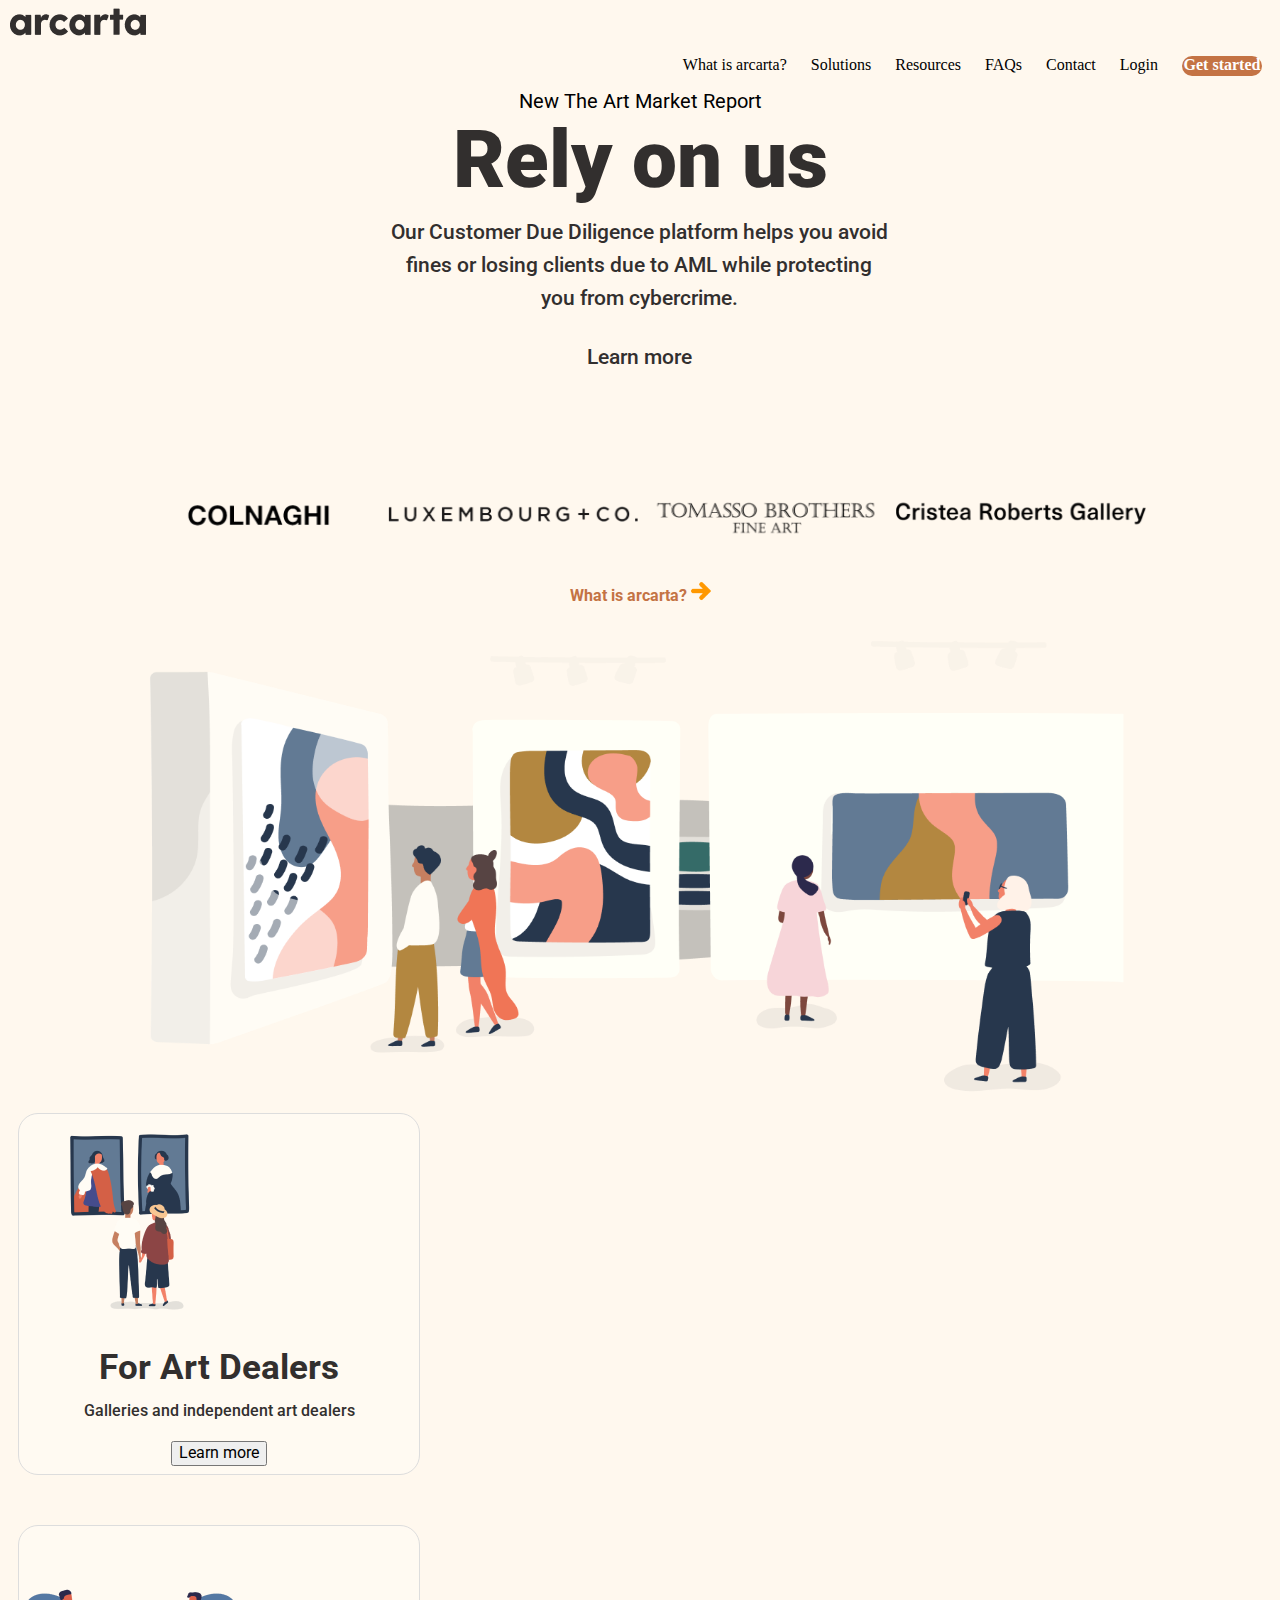
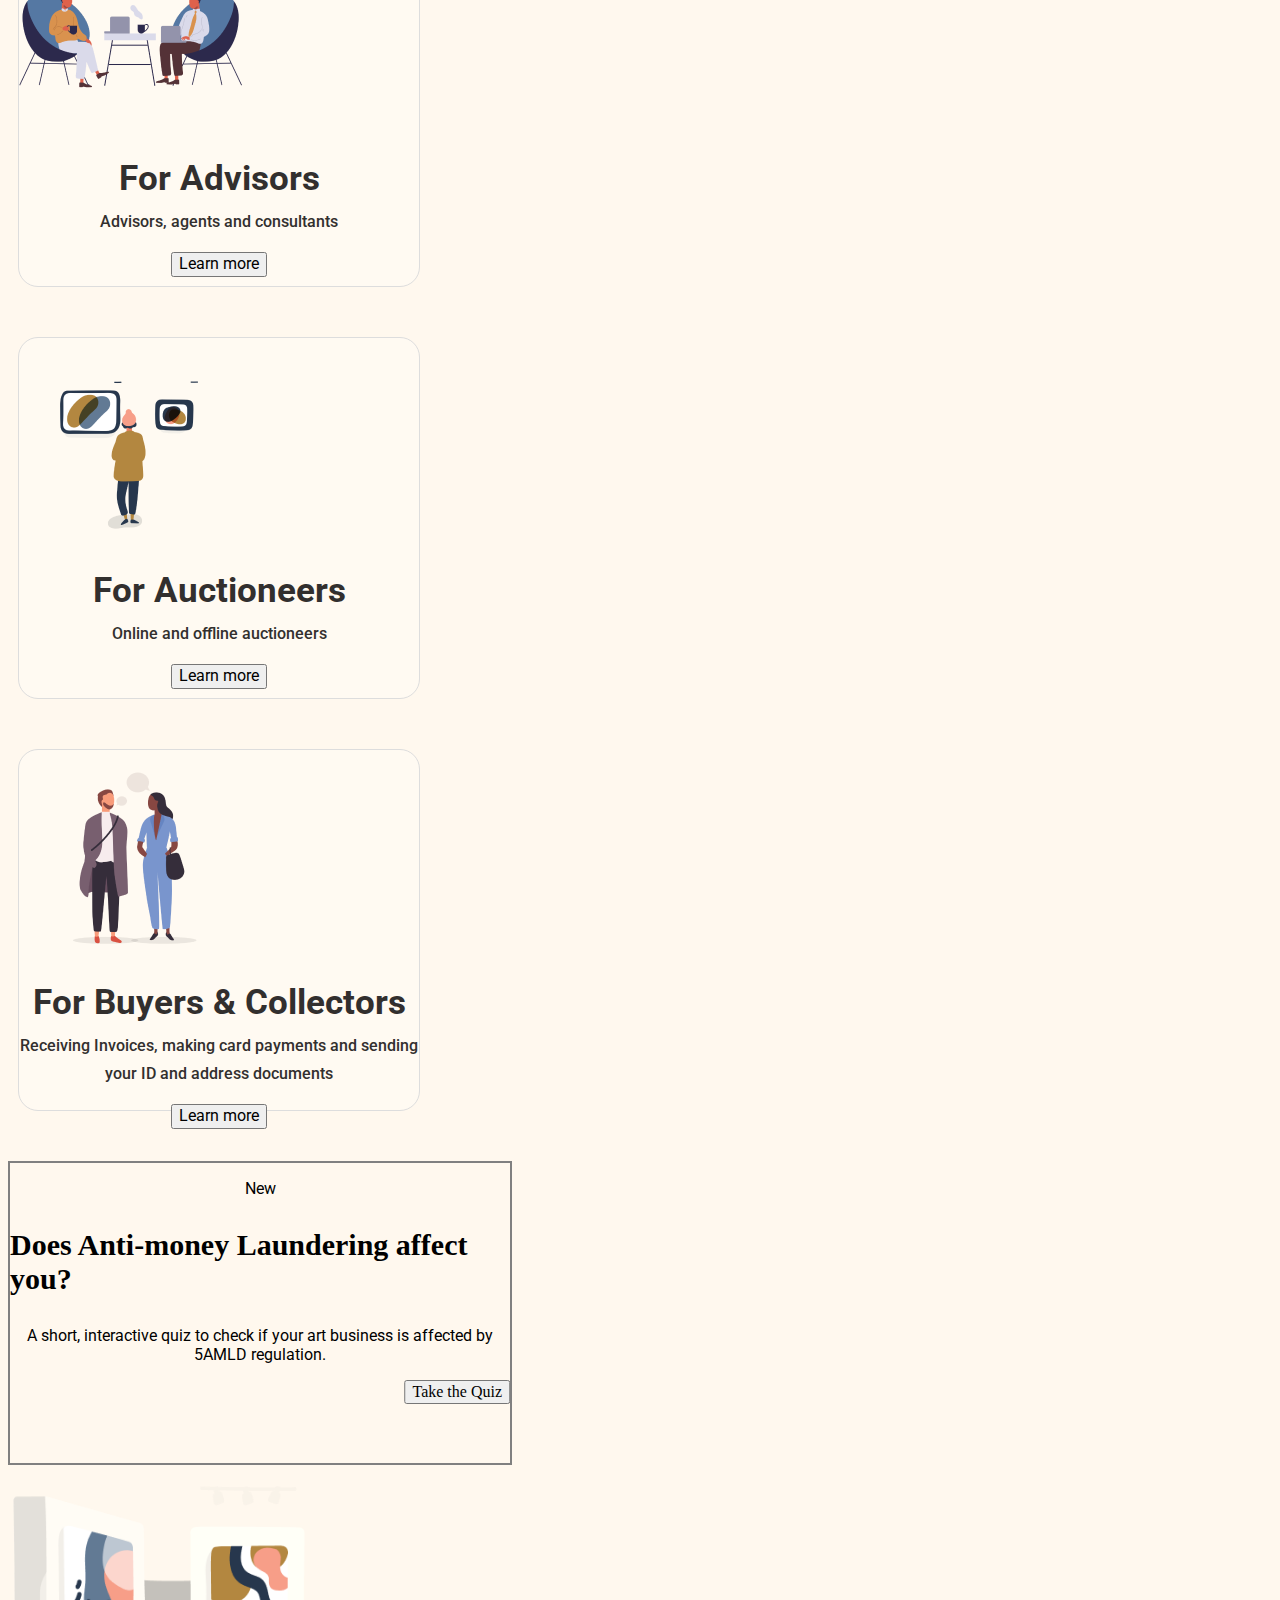
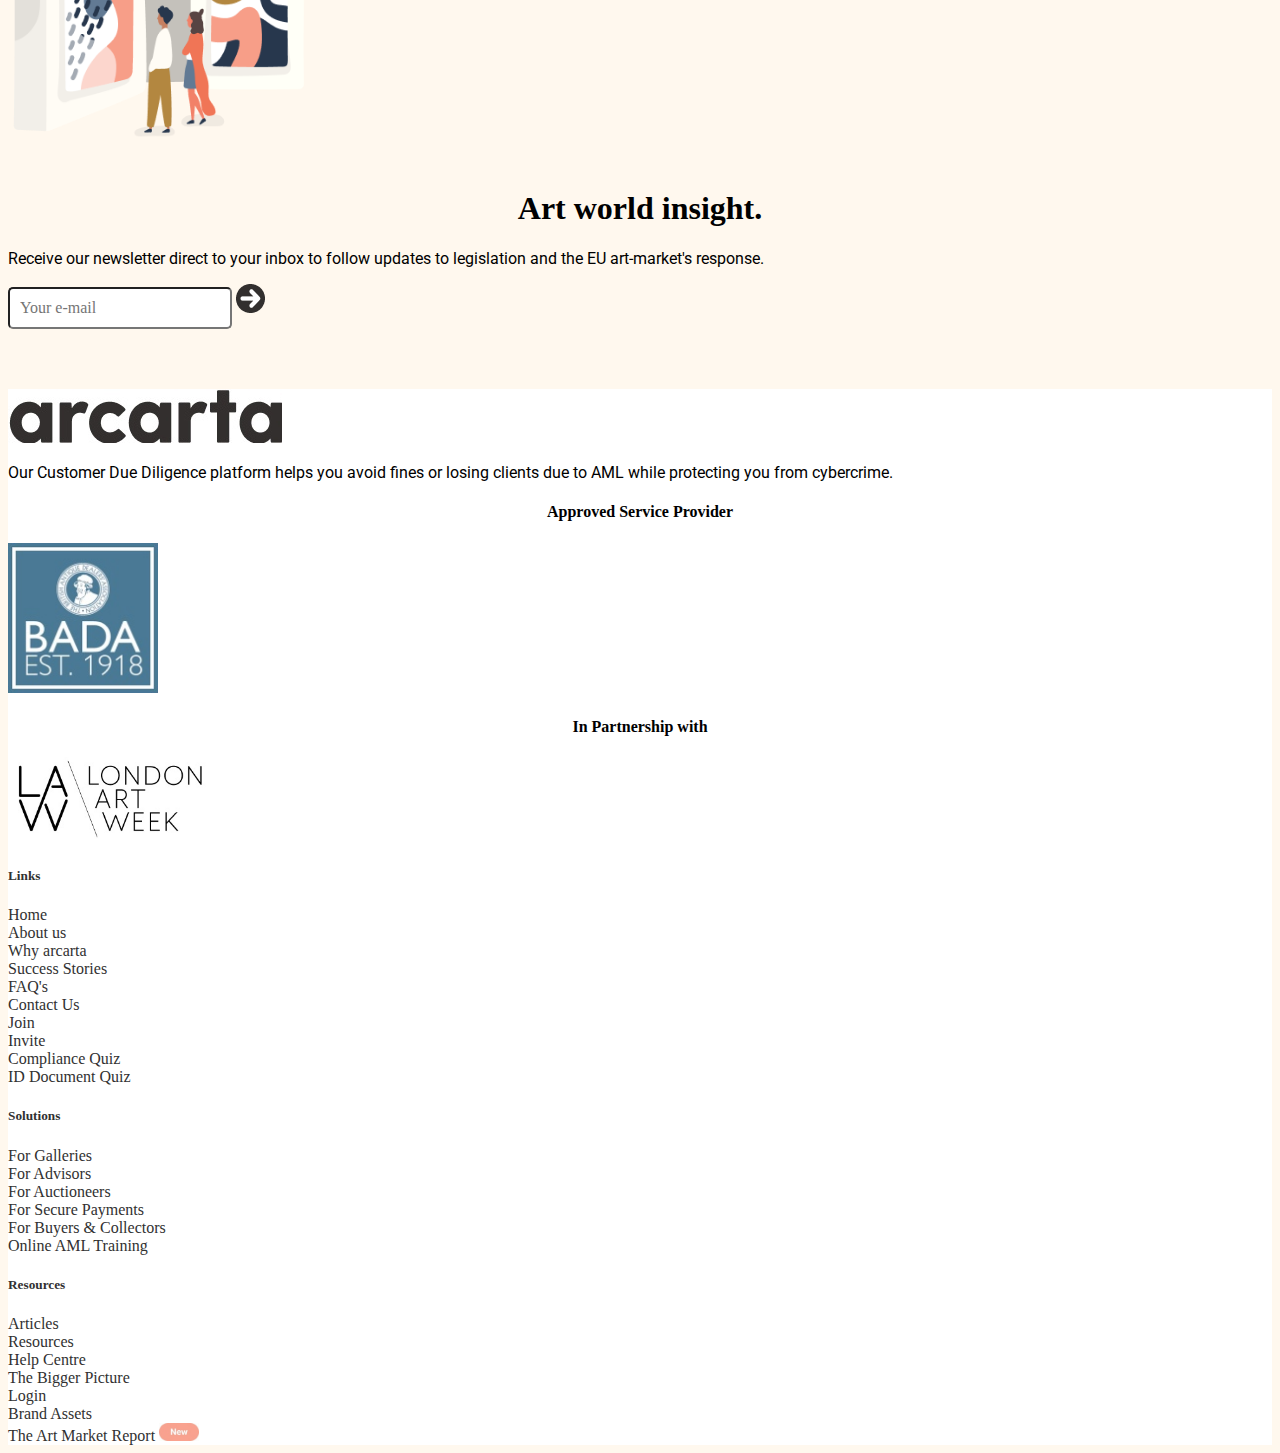
==== index.html @ 830ebc76 "lrlrl" ====
<!DOCTYPE html>
<html lang="en">

<head>
  <link rel="stylesheet" type="text/css" href="css/normalize.css" />
  <link rel="stylesheet" type="text/css" href="css/style.css" />
  <meta charset="utf-8" />
  <title>arcarta</title>
</head>

<body>
  <header class="header">
    <div class="logo"><a href=""><img src="img/logo.png" alt="" /></a></div>
    <div >
      <ul>
        <li><a href="" class="header">What is arcarta?</a></li>
        <li><a href="" class="header">Solutions</a></li>
        <li><a href=""class="header">Resources</a></li>
        <li><a href=""class="header">FAQs</a></li>
        <li><a href=""class="header">Contact</a></li>
        <li><a href=""class="header">Login</a></li>
        <li><a href="" class="button" >Get started</a></a></li>
      </ul>
    </div>
   
  </header>

  <section>
    <div class="maintext" >
      <p class ="maintext1" >New The Art Market Report</p>
      <h1 class ="maintext2">Rely on us</h1>
      <p class ="maintext3">
        Our Customer Due Diligence platform helps you avoid fines or losing
        clients due to AML while protecting you from cybercrime.
      </p>
      <a href=""><p class="maintext3">Learn more</p></a>
    </div>

    <div class ="maindiv">
      <img src="img/logo1.png" alt="Colnaghi" width="250" />
      <img src="img/logo2.png" alt="Luxembourg+co" width="250" />
      <img src="img/logo3.png" alt="Tomasso Brother" width="250" />
      <img src="img/logo4.png" alt="Cristea Roberts" width="250" />

      <a href=""class="what_is_arcarta">
        <p >
          What is arcarta?
          <img src="img/right-arrow.png" alt="" height="20" />
        </p>
      </a>

      <img src="img/background.png" alt="" width="1000" />
    </div>
  </section>

  <section>
    <div class="box">
      <img src="img/ppl1.png" alt="" />
      <h2 class="box_text">For Art Dealers</h2>
      <p class= "box_text2">Galleries and independent art dealers</p>

      <form  action="">
        <button>Learn more</button>
      </form>
    </div>

    <div class="box">
      <img src="img/ppl2.png" alt="" />
      <h2 class="box_text">For Advisors</h2>
      <p class= "box_text2">Advisors, agents and consultants</p>
      <form action="">
        <button>Learn more</button>
      </form>
    </div>

    <div class="box">
      <img src="img/ppl3.png" alt="" />
      <h2 class="box_text">For Auctioneers</h2>
      <p class= "box_text2">Online and offline auctioneers</p>
      <form action="">
        <button>Learn more</button>
      </form>
    </div>

    <div class="box">
      <img src="img/ppl4.png" alt="" />
      <h2 class="box_text">For Buyers & Collectors</h2>
      <p class= "box_text2">
        Receiving Invoices, making card payments and sending your ID and
        address documents
      </p>
      <form action="">
        <button>Learn more</button>
      </form>
    </div>
  </section>

  <section >
    
    <div class="quiz">
      <p>New</p>
      <h3 class="article">Does Anti-money Laundering affect you?</h3>
      <p>
        A short, interactive quiz to check if your art business is affected by
        5AMLD regulation.
      </p>

      <form action="">
        <button>Take the Quiz</button>
      </form>
    </div>
  </section>

  <section>
    <div>
      <img src="img/ppl5.png" alt="" height="300" width="300" />
      <h1>Art world insight.</h1>
      <p>
        Receive our newsletter direct to your inbox to follow updates to
        legislation and the EU art-market's response.
      </p>
      <input class="email" type="text" placeholder="Your e-mail" />
      <img src="img/email_arrow.png" alt="">
    </div>
  </section>

  <footer>
    <a href=""><img src="img/logo.jpg" alt="" /></a>
    <p>
      Our Customer Due Diligence platform helps you avoid fines or losing
      clients due to AML while protecting you from cybercrime.
    </p>
    <h4>Approved Service Provider</h4>
    <img src="img/bada.jpg" alt="" width="150" />

    <h4>In Partnership with</h4>
    <img src="img/law.jpg" alt="" width="200" />

    <div>
      <a href="">
        <h5>Links</h5>
      </a>
      <a href="">Home</a> <br>
      <a href="">About us</a> <br>
      <a href="">Why arcarta</a> <br>
      <a href="">Success Stories</a> <br>
      <a href="">FAQ's</a> <br>
      <a href="">Contact Us</a> <br>
      <a href="">Join</a> <br>
      <a href="">Invite</a> <br>
      <a href="">Compliance Quiz</a> <br>
      <a href="">ID Document Quiz</a> <br>
    </div>

    <div>
      <a href="">
        <h5>Solutions</h5>
      </a>
      <a href="">For Galleries</a> <br>
      <a href="">For Advisors</a> <br>
      <a href="">For Auctioneers</a> <br>
      <a href="">For Secure Payments</a> <br>
      <a href="">For Buyers & Collectors</a> <br>
      <a href="">Online AML Training</a> <br>
    </div>

    <div>

      <a href="">
        <h5>Resources</h5>
      </a>
      <a href="">Articles</a> <br>
      <a href="">Resources</a> <br>
      <a href="">Help Centre</a> <br>
      <a href="">The Bigger Picture</a> <br>
      <a href="">Login</a> <br>
      <a href="">Brand Assets</a> <br>
      <a href="">The Art Market Report</a>
      <img src="img/button.jpg" alt="button" width="40">
    
    </div>
  </footer>
</body>

</html>
---- css/style.css ----
@import url('https://fonts.googleapis.com/css2?family=Roboto:wght@100;300&display=swap');

body {
  background-color: #fff8ee;
}

.logo {
  text-align: left;
}

.header {
  text-decoration: none;
  color: black;
  text-align: right;
}

a {
  text-decoration: none;
  color: #313131;
}

li {
  display: inline;
  padding: 10px;
}

.button {
  display: inline-block;
  width: 80px;
  height: 20px;
  box-sizing: border-box;
  text-align: center;
  color: rgb(255, 255, 255);
  background-color: #c47344;
  border-radius: 120px;
  font-weight: bold;
  text-decoration: none;
}

.maintext1 {
  font-family: Roboto;
  font-style: normal;

  font-size: 20px;
  line-height: 10px;
  text-align: center;
 }

.maintext2 {
  line-height: 1%;
  font-family: Roboto;
  font-size: 80px;
  font-style: normal;
 font-weight: 900;
  text-align: center;
  color: #322f2e;
  line-height: 1px;
 
}

.maintext3 {
  font-family: Roboto;
  font-style: normal;
  font-weight: 500;
  font-size: 21px;
  line-height: 33px;
  text-align: center;
  color: #322f2e;

  width: 500px;
  height: 100px;
  border: 2px solid transparent;

  margin-left: 30%;
}

.what_is_arcarta {
  color: #c47344;
  font-family: Roboto;
  font-style: normal;
  font-weight: bold;
  font-size: 16px;
  line-height: 20px;
}
p {
  font-family: Roboto;
 
}
.box {
  width: 400px;
  height: 360px;
  border: 1px solid #DDDDDD;
  background-color: #FFFAF2;
  
  font-family: Roboto;
  border-radius: 20px;
  font-style: normal;
  color: #322f2e;
  margin: 10px 20px 50px 10px;
 
  
}

.box_text {
  font-family: Roboto;
  font-style: normal;
  font-weight: bold;
  font-size: 35px;
  line-height: 1%;

}

.quiz{
  width: 500px; 
height: 300px; 
border: 2px solid grey;
text-align: center;
}
.email{
border-radius: 5px;
padding: 10px;



}

.article{
  text-align: left;
  font-size: 30px;
}


button{
  position: relative;
left: 50%;
transform: translate(-50%, 0);
}
.box_text2 {
  font-family: Roboto;
  font-style: normal;
  font-weight: 500;
  font-size: 16px;
  line-height: 28px;
  text-align: center;
}
.maindiv {
  align-items: center;
  text-align: center;
  color: #c47344;
}

h1 {
  text-align: center;
}
h2 {
  text-align: center;
}

h4 {
  text-align: center;
}
footer {
  margin-top: 60px;
  background-color: white;
}
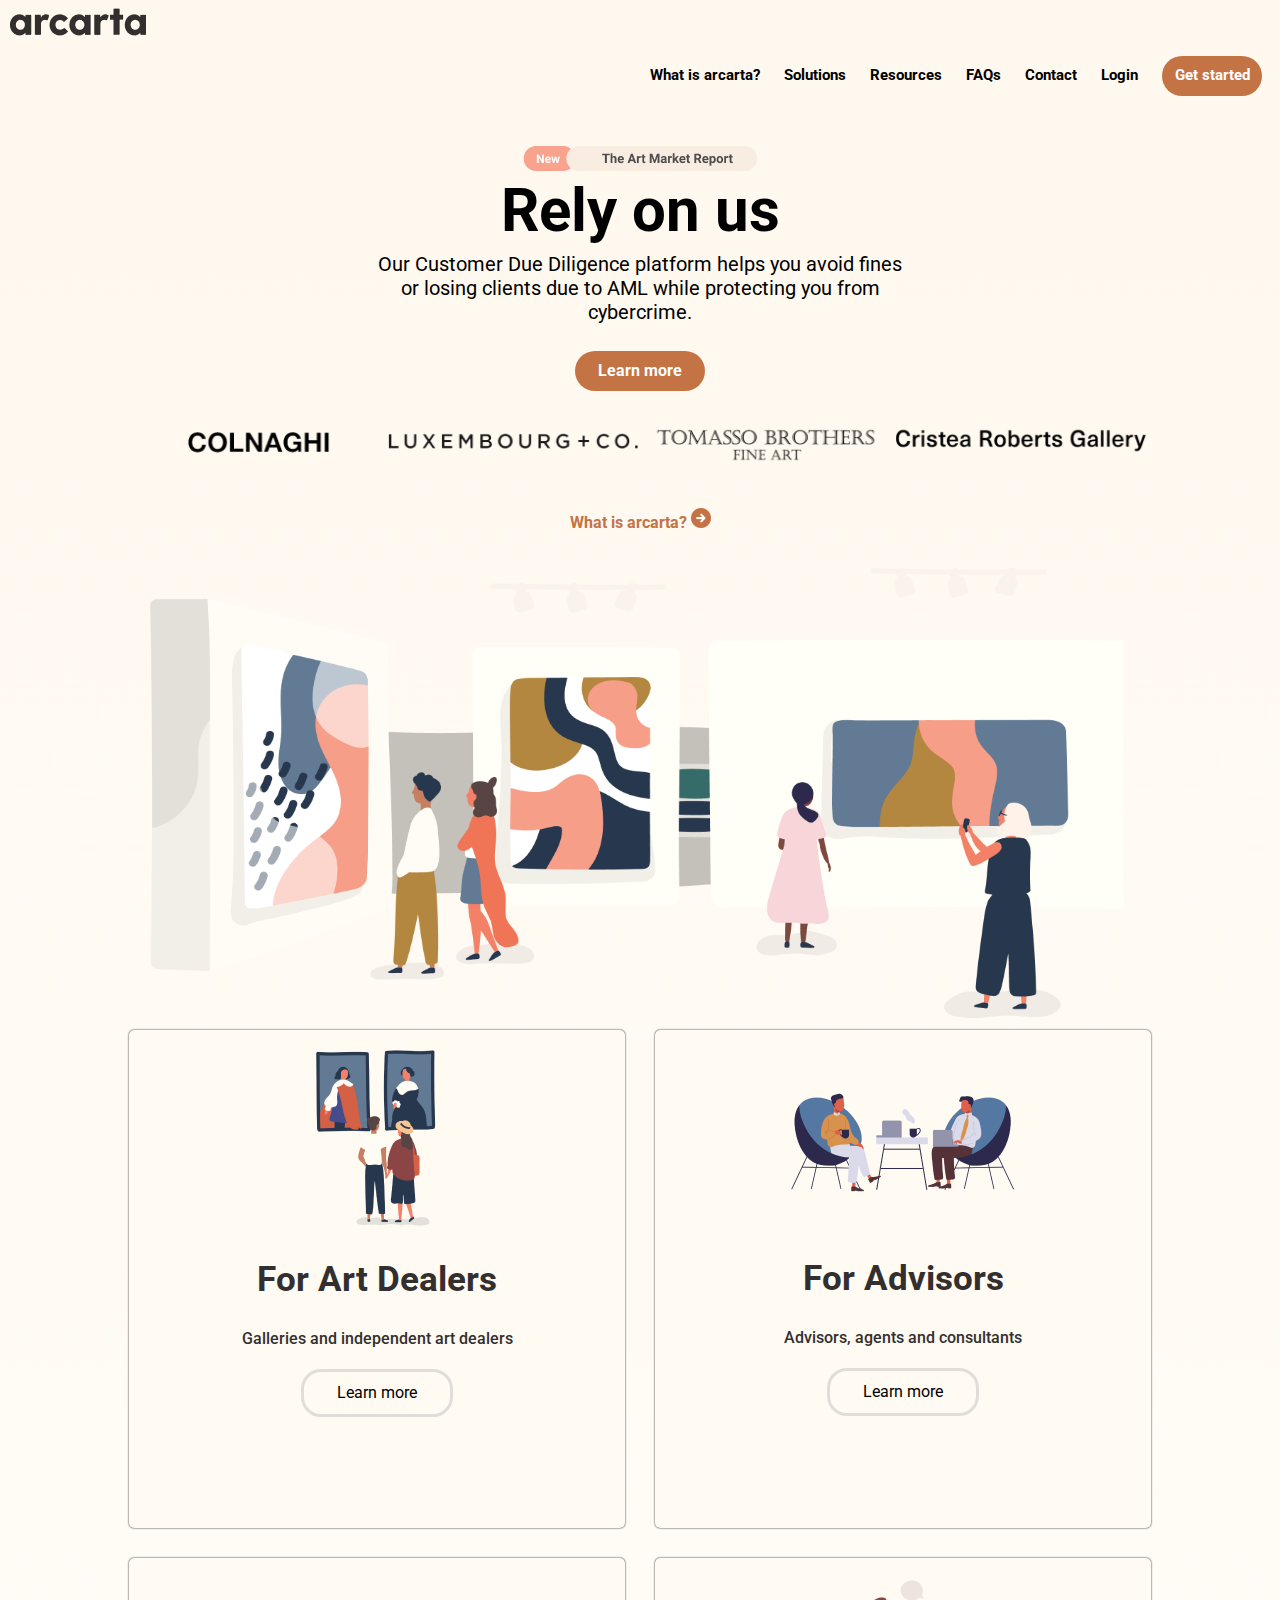
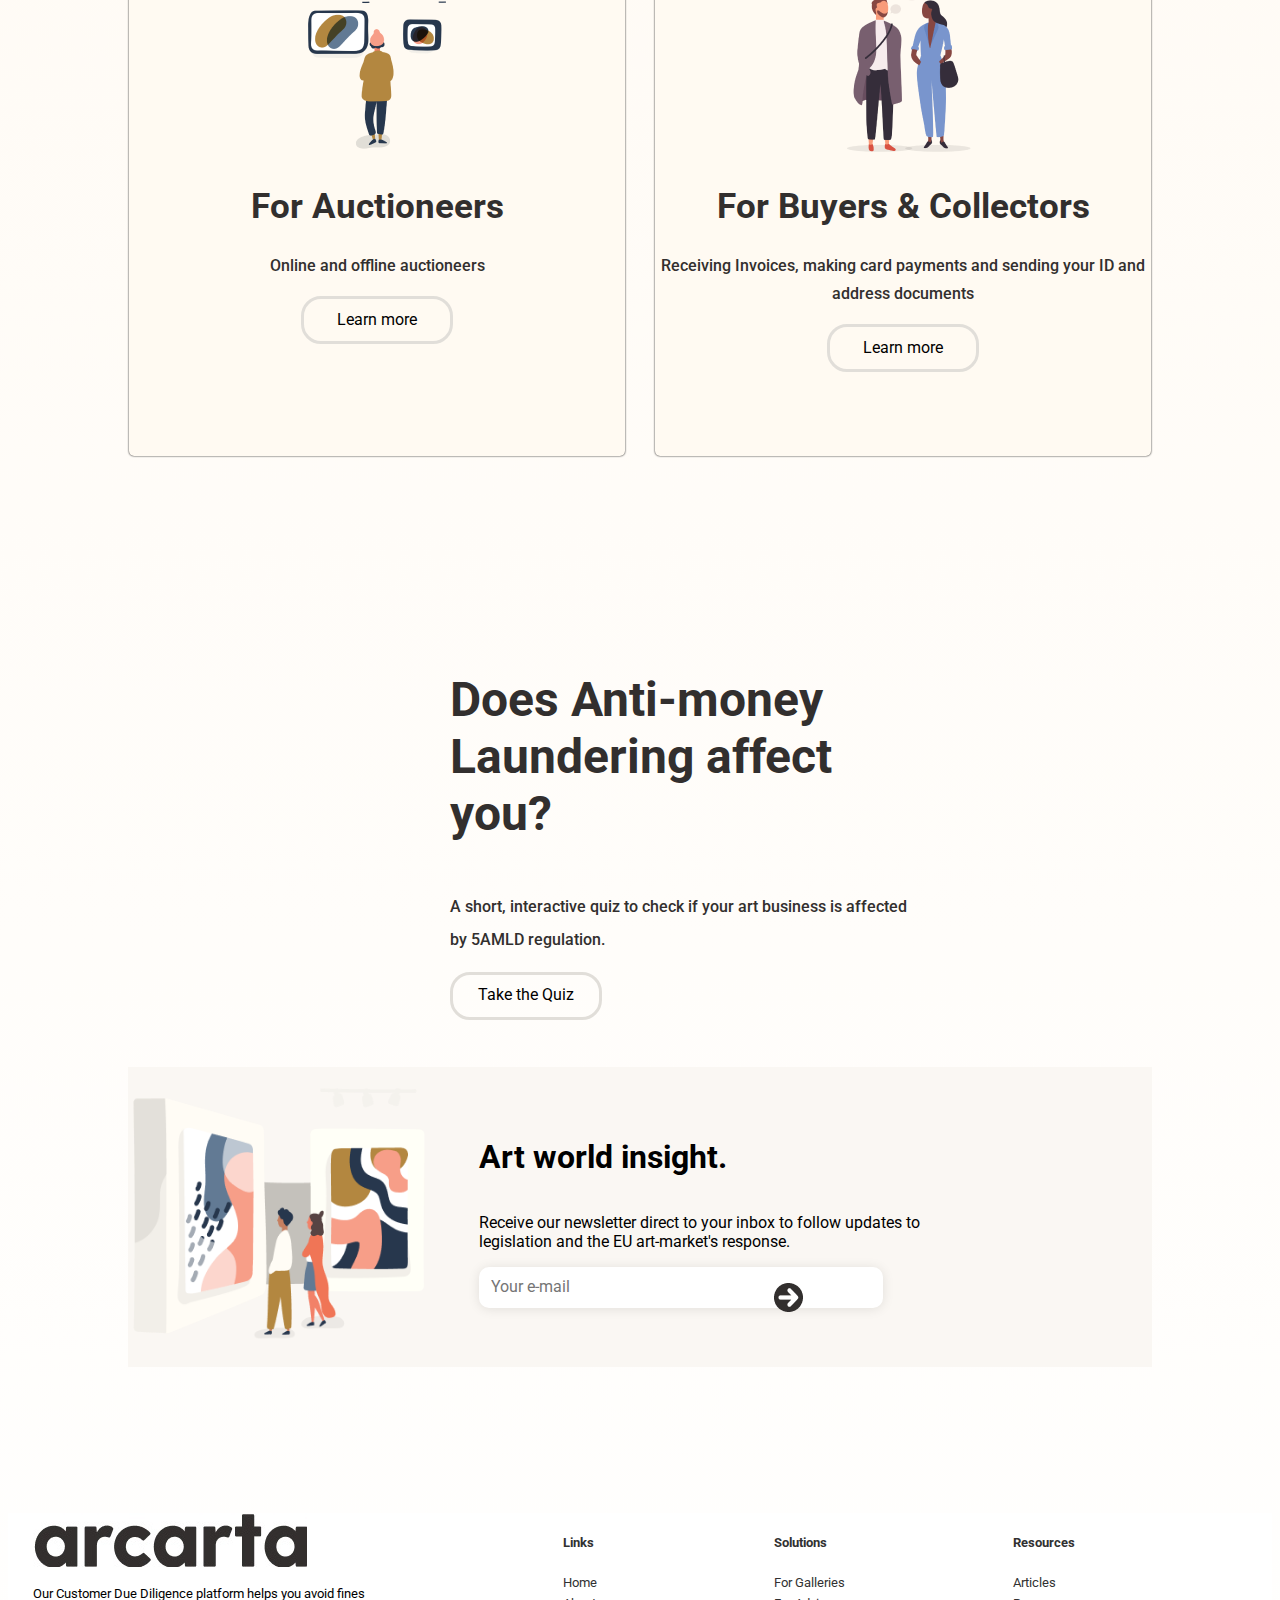
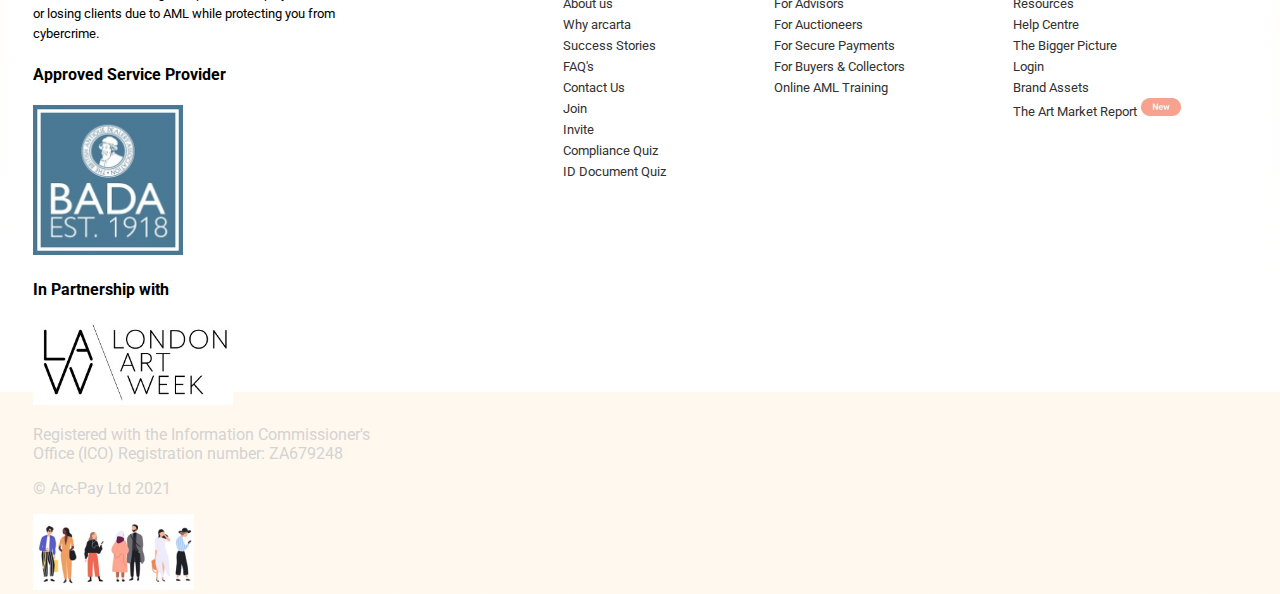
==== commit 728d1bb0: "brunch3" ====
--- a/index.html
+++ b/index.html
@@ -1,185 +1,214 @@
 <!DOCTYPE html>
 <html lang="en">
-
-<head>
-  <link rel="stylesheet" type="text/css" href="css/normalize.css" />
-  <link rel="stylesheet" type="text/css" href="css/style.css" />
-  <meta charset="utf-8" />
-  <title>arcarta</title>
-</head>
-
-<body>
-  <header class="header">
-    <div class="logo"><a href=""><img src="img/logo.png" alt="" /></a></div>
-    <div >
-      <ul>
-        <li><a href="" class="header">What is arcarta?</a></li>
-        <li><a href="" class="header">Solutions</a></li>
-        <li><a href=""class="header">Resources</a></li>
-        <li><a href=""class="header">FAQs</a></li>
-        <li><a href=""class="header">Contact</a></li>
-        <li><a href=""class="header">Login</a></li>
-        <li><a href="" class="button" >Get started</a></a></li>
-      </ul>
-    </div>
-   
-  </header>
-
-  <section>
-    <div class="maintext" >
-      <p class ="maintext1" >New The Art Market Report</p>
-      <h1 class ="maintext2">Rely on us</h1>
-      <p class ="maintext3">
-        Our Customer Due Diligence platform helps you avoid fines or losing
-        clients due to AML while protecting you from cybercrime.
-      </p>
-      <a href=""><p class="maintext3">Learn more</p></a>
-    </div>
-
-    <div class ="maindiv">
-      <img src="img/logo1.png" alt="Colnaghi" width="250" />
-      <img src="img/logo2.png" alt="Luxembourg+co" width="250" />
-      <img src="img/logo3.png" alt="Tomasso Brother" width="250" />
-      <img src="img/logo4.png" alt="Cristea Roberts" width="250" />
-
-      <a href=""class="what_is_arcarta">
-        <p >
-          What is arcarta?
-          <img src="img/right-arrow.png" alt="" height="20" />
-        </p>
-      </a>
-
-      <img src="img/background.png" alt="" width="1000" />
-    </div>
-  </section>
-
-  <section>
-    <div class="box">
-      <img src="img/ppl1.png" alt="" />
-      <h2 class="box_text">For Art Dealers</h2>
-      <p class= "box_text2">Galleries and independent art dealers</p>
-
-      <form  action="">
-        <button>Learn more</button>
-      </form>
-    </div>
-
-    <div class="box">
-      <img src="img/ppl2.png" alt="" />
-      <h2 class="box_text">For Advisors</h2>
-      <p class= "box_text2">Advisors, agents and consultants</p>
-      <form action="">
-        <button>Learn more</button>
-      </form>
-    </div>
-
-    <div class="box">
-      <img src="img/ppl3.png" alt="" />
-      <h2 class="box_text">For Auctioneers</h2>
-      <p class= "box_text2">Online and offline auctioneers</p>
-      <form action="">
-        <button>Learn more</button>
-      </form>
-    </div>
-
-    <div class="box">
-      <img src="img/ppl4.png" alt="" />
-      <h2 class="box_text">For Buyers & Collectors</h2>
-      <p class= "box_text2">
-        Receiving Invoices, making card payments and sending your ID and
-        address documents
-      </p>
-      <form action="">
-        <button>Learn more</button>
-      </form>
-    </div>
-  </section>
-
-  <section >
-    
-    <div class="quiz">
-      <p>New</p>
-      <h3 class="article">Does Anti-money Laundering affect you?</h3>
-      <p>
-        A short, interactive quiz to check if your art business is affected by
-        5AMLD regulation.
-      </p>
-
-      <form action="">
-        <button>Take the Quiz</button>
-      </form>
-    </div>
-  </section>
-
-  <section>
-    <div>
-      <img src="img/ppl5.png" alt="" height="300" width="300" />
-      <h1>Art world insight.</h1>
-      <p>
-        Receive our newsletter direct to your inbox to follow updates to
-        legislation and the EU art-market's response.
-      </p>
-      <input class="email" type="text" placeholder="Your e-mail" />
-      <img src="img/email_arrow.png" alt="">
-    </div>
-  </section>
-
-  <footer>
-    <a href=""><img src="img/logo.jpg" alt="" /></a>
-    <p>
-      Our Customer Due Diligence platform helps you avoid fines or losing
-      clients due to AML while protecting you from cybercrime.
-    </p>
-    <h4>Approved Service Provider</h4>
-    <img src="img/bada.jpg" alt="" width="150" />
-
-    <h4>In Partnership with</h4>
-    <img src="img/law.jpg" alt="" width="200" />
-
-    <div>
-      <a href="">
-        <h5>Links</h5>
-      </a>
-      <a href="">Home</a> <br>
-      <a href="">About us</a> <br>
-      <a href="">Why arcarta</a> <br>
-      <a href="">Success Stories</a> <br>
-      <a href="">FAQ's</a> <br>
-      <a href="">Contact Us</a> <br>
-      <a href="">Join</a> <br>
-      <a href="">Invite</a> <br>
-      <a href="">Compliance Quiz</a> <br>
-      <a href="">ID Document Quiz</a> <br>
-    </div>
-
-    <div>
-      <a href="">
-        <h5>Solutions</h5>
-      </a>
-      <a href="">For Galleries</a> <br>
-      <a href="">For Advisors</a> <br>
-      <a href="">For Auctioneers</a> <br>
-      <a href="">For Secure Payments</a> <br>
-      <a href="">For Buyers & Collectors</a> <br>
-      <a href="">Online AML Training</a> <br>
-    </div>
-
-    <div>
-
-      <a href="">
-        <h5>Resources</h5>
-      </a>
-      <a href="">Articles</a> <br>
-      <a href="">Resources</a> <br>
-      <a href="">Help Centre</a> <br>
-      <a href="">The Bigger Picture</a> <br>
-      <a href="">Login</a> <br>
-      <a href="">Brand Assets</a> <br>
-      <a href="">The Art Market Report</a>
-      <img src="img/button.jpg" alt="button" width="40">
-    
-    </div>
-  </footer>
-</body>
-
-</html>+  <head>
+    <link rel="stylesheet" type="text/css" href="css/normalize.css" />
+    <link rel="stylesheet" type="text/css" href="css/style.css" />
+    <meta charset="utf-8" />
+    <title>arcarta</title>
+  </head>
+
+  <body>
+    <header class="header_container">
+      <div class="logo">
+        <a href=""><img src="img/logo.png" alt="" /></a>
+      </div>
+      <div class="header">
+        <ul>
+          <li><a href="" class="header">What is arcarta?</a></li>
+          <li><a href="" class="header">Solutions</a></li>
+          <li><a href="" class="header">Resources</a></li>
+          <li><a href="" class="header">FAQs</a></li>
+          <li><a href="" class="header">Contact</a></li>
+          <li><a href="" class="header">Login</a></li>
+          <li>
+            <button class="get_start">
+              <a href="" class="get_start_text">Get started</a>
+            </button>
+          </li>
+        </ul>
+      </div>
+    </header>
+
+    <section>
+      <div class="mainpage">
+        <img class="new" src="img/new.png" alt="" />
+        <h1 class="rely">Rely on us</h1>
+        <div class="rely_text">
+          <p class="maintext">
+            Our Customer Due Diligence platform helps you avoid fines or losing
+            clients due to AML while protecting you from cybercrime.
+          </p>
+        </div>
+        <button class="learn_more">
+          <a href="">
+            <p class="button_text">Learn more</p>
+          </a>
+        </button>
+      </div>
+
+      <div class="maindiv">
+        <img src="img/logo1.png" alt="Colnaghi" width="250" />
+        <img src="img/logo2.png" alt="Luxembourg+co" width="250" />
+        <img src="img/logo3.png" alt="Tomasso Brother" width="250" />
+        <img src="img/logo4.png" alt="Cristea Roberts" width="250" />
+
+        <a href="" class="what_is_arcarta">
+          <p>
+            What is arcarta?
+            <img src="img/right-arrow.png" alt="" height="20" />
+          </p>
+        </a>
+
+        <img src="img/background.png" alt="" width="1000" />
+      </div>
+    </section>
+
+    <section>
+      <div class="container">
+        <div class="box">
+          <img src="img/ppl1.png" alt="" />
+          <h2 class="box_text">For Art Dealers</h2>
+          <p class="box_text2">Galleries and independent art dealers</p>
+
+          <form action="">
+            <button class="box_button">Learn more</button>
+          </form>
+        </div>
+
+        <div class="box">
+          <img src="img/ppl2.png" alt="" />
+          <h2 class="box_text">For Advisors</h2>
+          <p class="box_text2">Advisors, agents and consultants</p>
+          <form action="">
+            <button class="box_button">Learn more</button>
+          </form>
+        </div>
+
+        <div class="box">
+          <img src="img/ppl3.png" alt="" />
+          <h2 class="box_text">For Auctioneers</h2>
+          <p class="box_text2">Online and offline auctioneers</p>
+          <form action="">
+            <button class="box_button">Learn more</button>
+          </form>
+        </div>
+
+        <div class="box">
+          <img src="img/ppl4.png" alt="" />
+          <h2 class="box_text">For Buyers & Collectors</h2>
+          <p class="box_text2">
+            Receiving Invoices, making card payments and sending your ID and
+            address documents
+          </p>
+          <form action="">
+            <button class="box_button">Learn more</button>
+          </form>
+        </div>
+      </div>
+    </section>
+
+    <section>
+      <div class="quiz_conteiner">
+        <div class="quiz_card">
+          <div class="quiz_card2">
+            <h3 class="quiz_text_h">Does Anti-money Laundering affect you?</h3>
+            <p class="quiz_text_simple">
+              A short, interactive quiz to check if your art business is
+              affected by 5AMLD regulation.
+            </p>
+            <form action="">
+              <button class="box_button">Take the Quiz</button>
+            </form>
+          </div>
+        </div>
+      </div>
+    </section>
+
+    <section >
+      <div class="art_world_container">
+        <div class="art_world">
+          <img
+            class="art_image"
+            src="img/ppl5.png"
+            alt=""
+            height="300"
+            width="300"
+          />
+        </div>
+        <div class="art_world_text">
+          <h1>Art world insight.</h1>
+          <p class="">
+            Receive our newsletter direct to your inbox to follow updates to
+            legislation and the EU art-market's response.
+          </p>
+          <input class="email" type="text" placeholder="Your e-mail" />
+          <a href=""><img class="arrow" src="img/email_arrow.png" alt="" /></a>
+        </div>
+      </div>
+    </section>
+
+    <footer>
+      <div class="big_footer_conteiner">
+        <div class="footer_s">
+          <a href=""><img src="img/logo.jpg" alt="" /></a>
+          <p class="footer_text">
+            Our Customer Due Diligence platform helps you avoid fines or losing
+            clients due to AML while protecting you from cybercrime.
+          </p>
+          <h4>Approved Service Provider</h4>
+          <img src="img/bada.jpg" alt="" width="150" />
+
+          <h4>In Partnership with</h4>
+          <img src="img/law.jpg" alt="" width="200" />
+          <p class="footer_text_g">Registered with the Information Commissioner's Office (ICO) Registration number: ZA679248</p>
+          <p class="footer_text_g">© Arc-Pay Ltd 2021</p>
+          <img src="img/footer_people.png" alt="">
+        </div>
+
+        <div class="footer_container">
+          <div class="div_footer">
+            <a href="">
+              <h5>Links</h5>
+            </a>
+            <a class="a_text" href="">Home</a> <br />
+            <a class="a_text" href="">About us</a> <br />
+            <a class="a_text" href="">Why arcarta</a> <br />
+            <a class="a_text" href="">Success Stories</a> <br />
+            <a class="a_text" href="">FAQ's</a> <br />
+            <a class="a_text" href="">Contact Us</a> <br />
+            <a class="a_text" href="">Join</a> <br />
+            <a class="a_text" href="">Invite</a> <br />
+            <a class="a_text" href="">Compliance Quiz</a> <br />
+            <a class="a_text" href="">ID Document Quiz</a> <br />
+          </div>
+
+          <div class="div_footer">
+            <a href="">
+              <h5>Solutions</h5>
+            </a>
+            <a class="a_text" href="">For Galleries</a> <br />
+            <a class="a_text" href="">For Advisors</a> <br />
+            <a class="a_text" href="">For Auctioneers</a> <br />
+            <a class="a_text" href="">For Secure Payments</a> <br />
+            <a class="a_text" href="">For Buyers & Collectors</a> <br />
+            <a class="a_text" href="">Online AML Training</a> <br />
+          </div>
+
+          <div class="div_footer">
+            <a href="">
+              <h5>Resources</h5>
+            </a>
+            <a class="a_text" href="">Articles</a> <br />
+            <a class="a_text" href="">Resources</a> <br />
+            <a class="a_text" href="">Help Centre</a> <br />
+            <a class="a_text" href="">The Bigger Picture</a> <br />
+            <a class="a_text" href="">Login</a> <br />
+            <a class="a_text" href="">Brand Assets</a> <br />
+            <a class="a_text" href="">The Art Market Report</a>
+            <img src="img/button.jpg" alt="button" width="40" />
+          </div>
+        </div>
+      </div>
+    </footer>
+  </body>
+</html>
--- a/css/style.css
+++ b/css/style.css
@@ -1,17 +1,135 @@
-@import url('https://fonts.googleapis.com/css2?family=Roboto:wght@100;300&display=swap');
+@import url('https://fonts.googleapis.com/css2?family=Roboto:wght@300&display=swap');
+
+
+
+:root{
+  --color_header:  #322F2E; 
+}
 
 body {
-  background-color: #fff8ee;
-}
-
-.logo {
-  text-align: left;
-}
+  background-image: linear-gradient(#FFF8EE , white);
+  font-family: Roboto;
+}
+li {
+  color: #322f2e;
+  font-weight: bold;
+  font-size: 15px;
+  line-height: 20px;
+}
+.get_start {
+  border: 1px solid transparent; /* Параметры рамки */
+  background-color: #c47344;
+  width: 100px; /* Ширина кнопки */
+  height: 40px; /* Высота */
+  border-radius: 20px;
+
+  color: white;
+}
+.get_start_text {
+  color: white;
+  font-weight: bold;
+}
+
+.learn_more {
+  border: 1px solid transparent; /* Параметры рамки */
+  background-color: #c47344;
+  width: 130px; /* Ширина кнопки */
+  height: 40px; /* Высота */
+  border-radius: 20px;
+  display: flex;
+  color: white;
+  align-items: center;
+  text-align: center;
+  position: relative;
+  left: 50%;
+  transform: translate(-50%, 0);
+  justify-content: center;
+}
+.button_text {
+  color: white;
+  font-weight: bold;
+}
+.rely {
+  font-size: 60px;
+  text-align: center;
+  font-weight: bold;
+  line-height: 1%;
+}
+
+.rely_text {
+  border: 10px black;
+
+  width: 532px;
+  height: 99px;
+
+  margin: 0 auto;
+  left: 0;
+  right: 0;
+}
+
+.new {
+  display: block;
+  margin: auto;
+}
+
+.container {
+ 
+ margin: 0 auto;
+  max-width: 1200px;
+  display: flex;
+  justify-content: center;
+  flex-wrap: wrap;
+  gap: 30px;
+}
+
+.box {
+  box-sizing: border-box;
+  box-shadow: black;
+  background-color: #fffaf2;
+  box-shadow: 0 0 2px 0;
+  width: 496px;
+  height: 498px;
+
+  display: flex;
+  flex-direction: column;
+  align-items: center;
+  border-radius: 5px;
+}
+
+.box_button {
+  border: 3px solid #e1ded9; /* Параметры рамки */
+  background-color: transparent;
+  width: 152px; /* Ширина кнопки */
+  height: 48px; /* Высота */
+  border-radius: 20px;
+}
+
+.mainpage {
+  border: 1px transparent;
+  margin-top: 50px;
+  margin-left: 300px;
+  margin-right: 300px;
+}
+
+.maintext {
+  text-align: center;
+  font-size: 20px;
+}
+
+.logo{
+  width: 30%;
+}
+
 
 .header {
   text-decoration: none;
   color: black;
   text-align: right;
+
+  
+  
+  
+ 
 }
 
 a {
@@ -24,56 +142,6 @@
   padding: 10px;
 }
 
-.button {
-  display: inline-block;
-  width: 80px;
-  height: 20px;
-  box-sizing: border-box;
-  text-align: center;
-  color: rgb(255, 255, 255);
-  background-color: #c47344;
-  border-radius: 120px;
-  font-weight: bold;
-  text-decoration: none;
-}
-
-.maintext1 {
-  font-family: Roboto;
-  font-style: normal;
-
-  font-size: 20px;
-  line-height: 10px;
-  text-align: center;
- }
-
-.maintext2 {
-  line-height: 1%;
-  font-family: Roboto;
-  font-size: 80px;
-  font-style: normal;
- font-weight: 900;
-  text-align: center;
-  color: #322f2e;
-  line-height: 1px;
- 
-}
-
-.maintext3 {
-  font-family: Roboto;
-  font-style: normal;
-  font-weight: 500;
-  font-size: 21px;
-  line-height: 33px;
-  text-align: center;
-  color: #322f2e;
-
-  width: 500px;
-  height: 100px;
-  border: 2px solid transparent;
-
-  margin-left: 30%;
-}
-
 .what_is_arcarta {
   color: #c47344;
   font-family: Roboto;
@@ -84,21 +152,18 @@
 }
 p {
   font-family: Roboto;
- 
-}
-.box {
+}
+.card {
   width: 400px;
   height: 360px;
-  border: 1px solid #DDDDDD;
-  background-color: #FFFAF2;
-  
+  border: 1px solid #dddddd;
+  background-color: #fffaf2;
+
   font-family: Roboto;
   border-radius: 20px;
   font-style: normal;
   color: #322f2e;
   margin: 10px 20px 50px 10px;
- 
-  
 }
 
 .box_text {
@@ -108,33 +173,28 @@
   font-size: 35px;
   line-height: 1%;
 
-}
-
-.quiz{
-  width: 500px; 
-height: 300px; 
-border: 2px solid grey;
-text-align: center;
-}
-.email{
-border-radius: 5px;
-padding: 10px;
-
-
-
-}
-
-.article{
+  color: #322F2E 
+}
+
+
+.email {
+  box-shadow: 0px 1px 12px rgba(0, 0, 0, 0.1);
+  border-color: transparent;
+border-radius: 10px;
+  width: 380px;
+  border-width: 10px;
+}
+.arrow{
+position: absolute;
+right: 477px;
+    top: 2883px;
+}
+
+.article {
   text-align: left;
   font-size: 30px;
 }
 
-
-button{
-  position: relative;
-left: 50%;
-transform: translate(-50%, 0);
-}
 .box_text2 {
   font-family: Roboto;
   font-style: normal;
@@ -142,6 +202,8 @@
   font-size: 16px;
   line-height: 28px;
   text-align: center;
+ color: var(--color_header)
+  ;
 }
 .maindiv {
   align-items: center;
@@ -149,19 +211,128 @@
   color: #c47344;
 }
 
-h1 {
-  text-align: center;
-}
-h2 {
-  text-align: center;
-}
-
-h4 {
-  text-align: center;
+
+
+.quiz_conteiner{
+ 
+  margin-top: 167px;
+  display: flex;
+  
+ justify-content: center;
+  
+
+  
+}
+.quiz_card{
+ 
+
+}
+
+.quiz_card2{
+ 
+margin-left:90px ;
+width: 470px;
+
+}
+
+.logo_begin{
+
+ 
+}
+
+.quiz_text_h{
+
+font-size: 3em;
+color: var(--color_header);
+font-weight: 700;
+
+
+  
+}
+
+.quiz_text_simple{
+  color: var(--color_header);
+  font-weight: 500;
+  line-height:33px;
+}
+
+
+.art_world_container{
+  display: flex;
+justify-content: center;
+background-color: #FAF7F3;
+margin-left: 120px;
+margin-right: 120px;
+margin-top: 47px;
+margin-bottom: 146px;
+}
+
+.art_world {
+  display: flex;
+  background-color: #faf7f3;
+  border: 10px transparent;
+flex-direction: row;
+ 
+}
+
+.art_world_text{
+  box-sizing: border-box;
+display: flex;
+flex-direction: row;
+flex-direction: column;
+width: 550px;
+margin-top:50px ;
+margin-left: 51px;
+margin-right: 200px;
+
+}
+
+.recieve{ /*это текст*/
+  font-weight: bold;
+  font-size: 20px;
+  color: #322F2E;
+  ;
+}
+
+.big_footer_conteiner{
+display: flex;
+flex-direction:row;
+margin-right: 50px;
+align-items: stretch;
+}
+
+.footer_s{
+  box-sizing: border-box;
+  margin-left: 25px;
+  margin-right: 82px;
+  
+background-color: white;
+  width: 340px;
+  height: 471px;
+}
+
+.footer_text{
+  font-size: 13px;
+line-height: 20px;
+}
+
+.footer_text_g{
+  color: #D3D3D3;
+}
+
+.footer_container {
+  display: flex;
+  flex-direction: row;
+  
+}
+.div_footer{
+margin-left: 108px;
+}
+.a_text{
+  font-size: 13px;
+line-height: 20px;
 }
 footer {
   margin-top: 60px;
   background-color: white;
 }
-
-
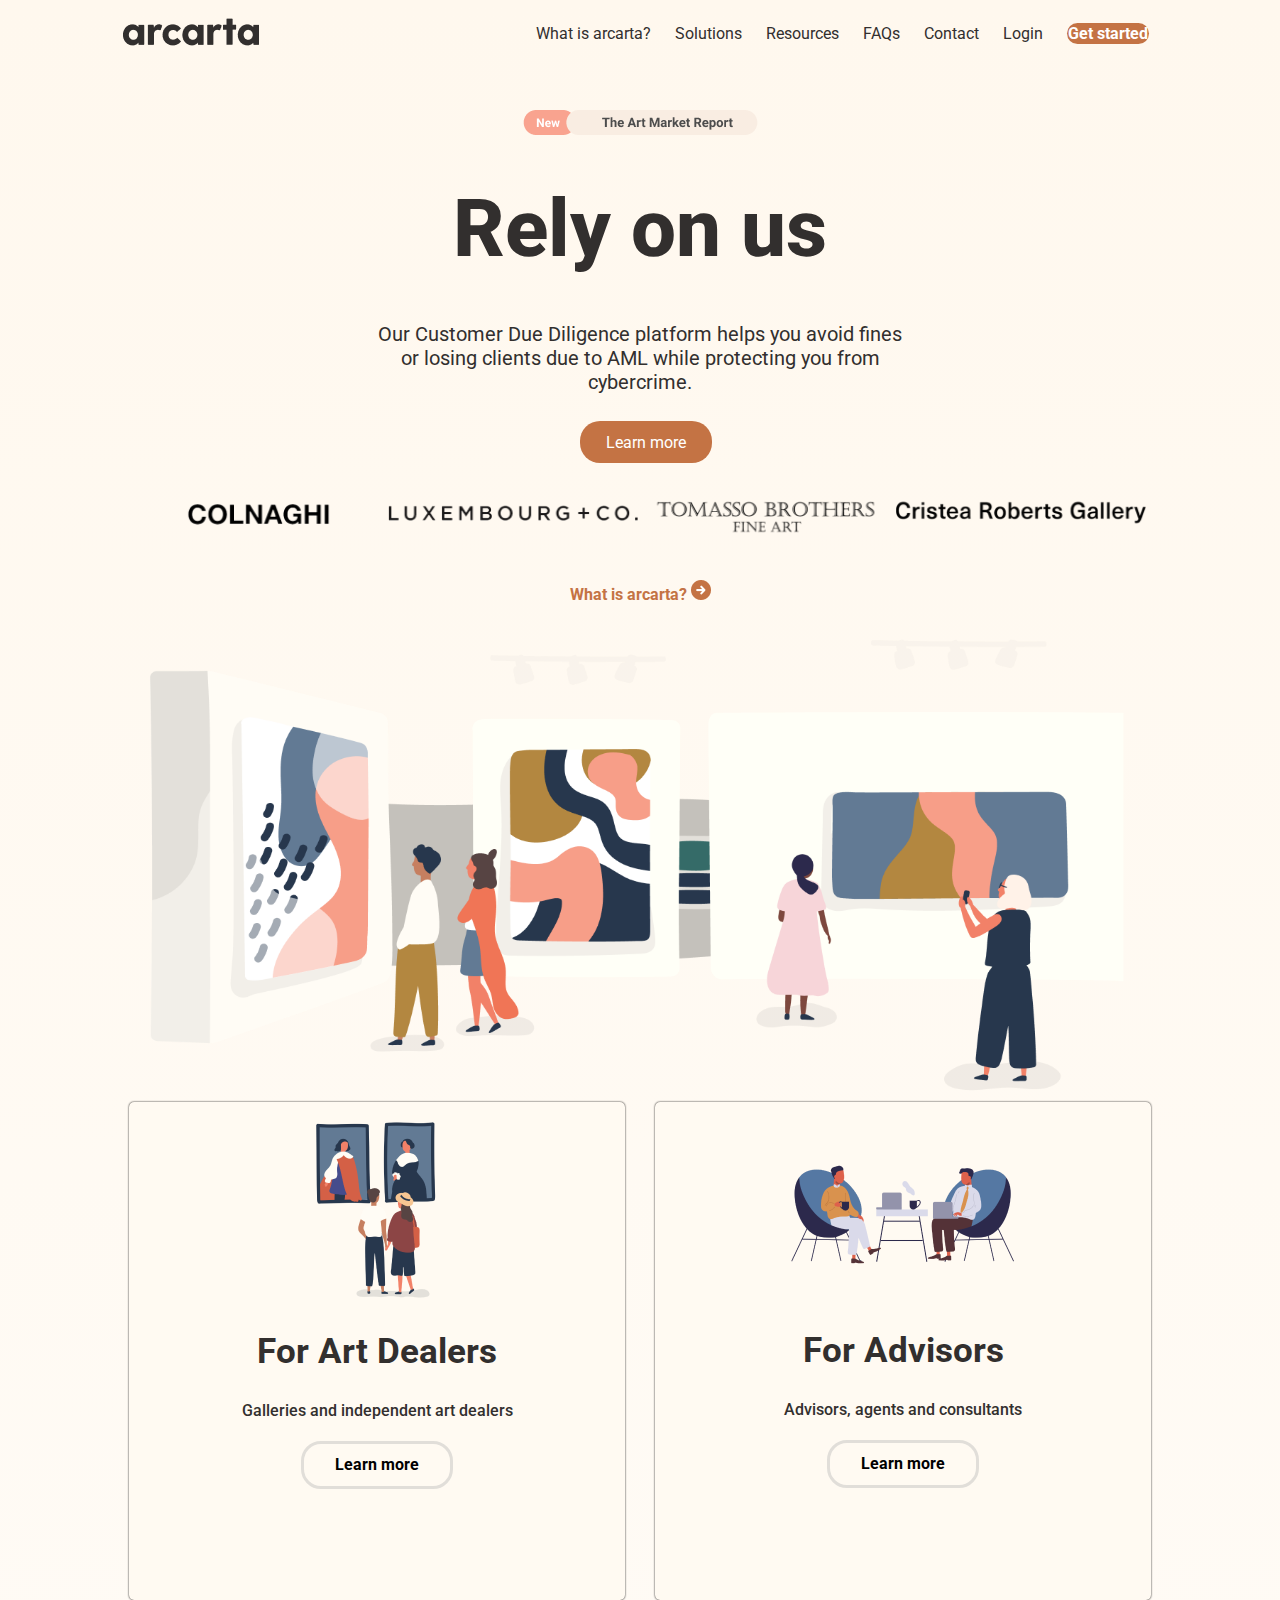
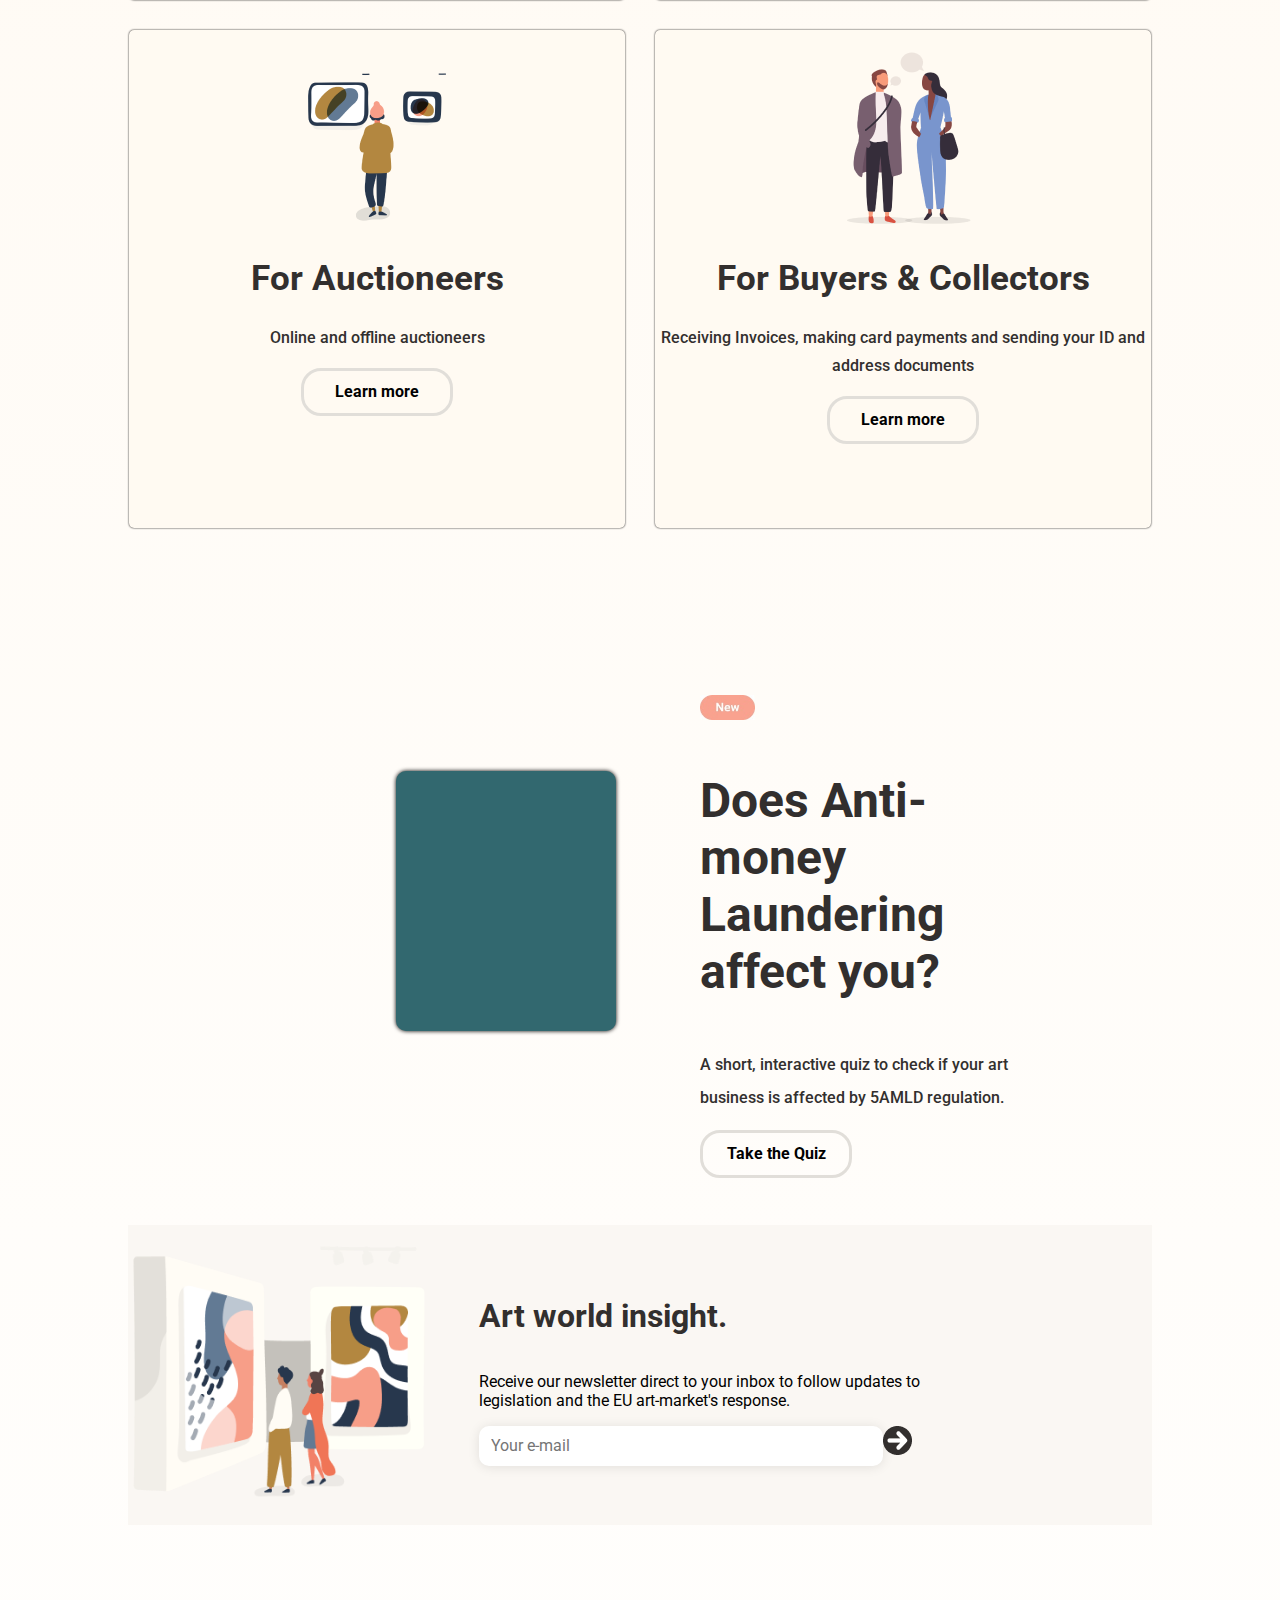
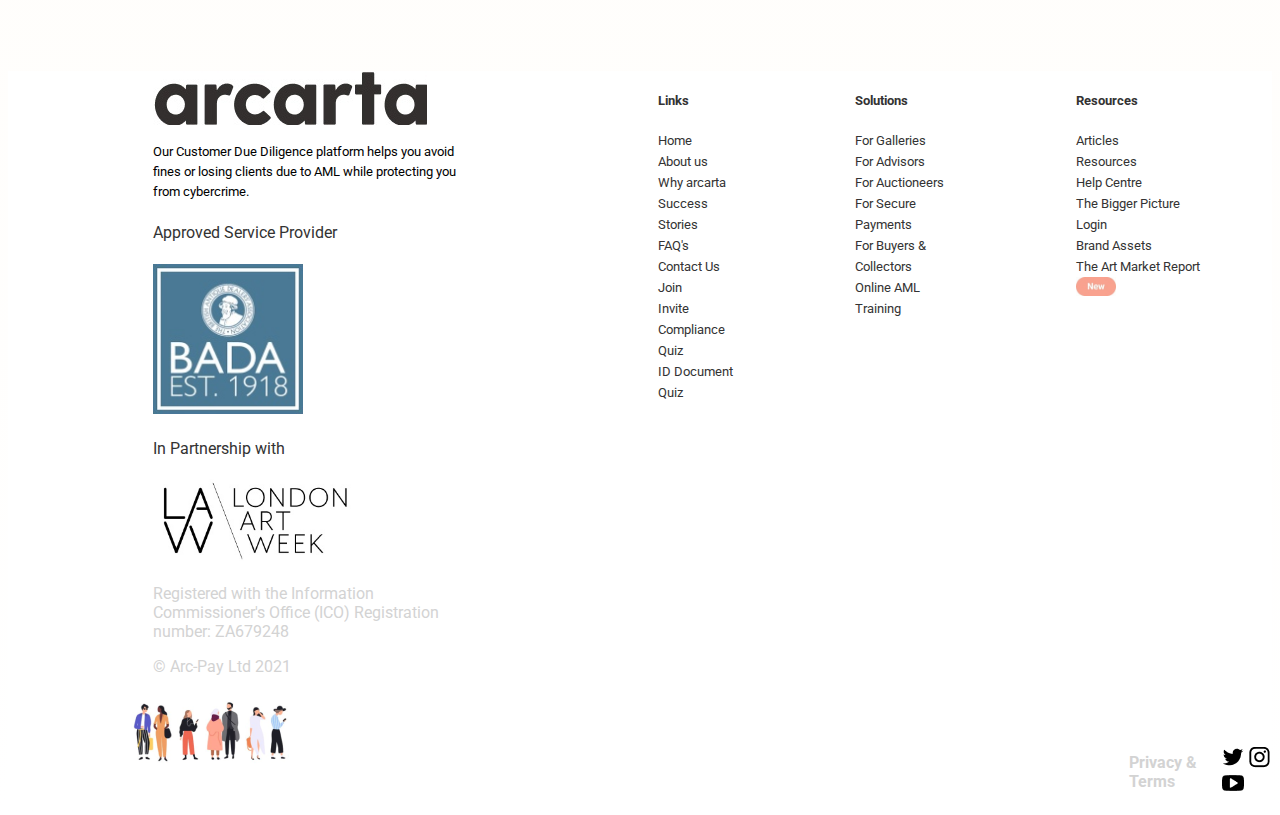
==== commit d1c42df4: "brunch3" ====
--- a/index.html
+++ b/index.html
@@ -9,10 +9,9 @@
 
   <body>
     <header class="header_container">
-      <div class="logo">
-        <a href=""><img src="img/logo.png" alt="" /></a>
-      </div>
-      <div class="header">
+      <a href=""><img src="img/logo.png" alt="" /></a>
+
+      <nav class="header">
         <ul>
           <li><a href="" class="header">What is arcarta?</a></li>
           <li><a href="" class="header">Solutions</a></li>
@@ -21,12 +20,10 @@
           <li><a href="" class="header">Contact</a></li>
           <li><a href="" class="header">Login</a></li>
           <li>
-            <button class="get_start">
-              <a href="" class="get_start_text">Get started</a>
-            </button>
+            <a href="#" class="get_start">Get started</a>
           </li>
         </ul>
-      </div>
+      </nav>
     </header>
 
     <section>
@@ -39,11 +36,12 @@
             clients due to AML while protecting you from cybercrime.
           </p>
         </div>
-        <button class="learn_more">
+        <!-- <button class="learn_more">
           <a href="">
             <p class="button_text">Learn more</p>
           </a>
-        </button>
+        </button> -->
+        <a href="#" class="button">Learn more</a>
       </div>
 
       <div class="maindiv">
@@ -70,7 +68,7 @@
           <h2 class="box_text">For Art Dealers</h2>
           <p class="box_text2">Galleries and independent art dealers</p>
 
-          <form action="">
+          <form action="#">
             <button class="box_button">Learn more</button>
           </form>
         </div>
@@ -79,7 +77,7 @@
           <img src="img/ppl2.png" alt="" />
           <h2 class="box_text">For Advisors</h2>
           <p class="box_text2">Advisors, agents and consultants</p>
-          <form action="">
+          <form action="#">
             <button class="box_button">Learn more</button>
           </form>
         </div>
@@ -88,7 +86,7 @@
           <img src="img/ppl3.png" alt="" />
           <h2 class="box_text">For Auctioneers</h2>
           <p class="box_text2">Online and offline auctioneers</p>
-          <form action="">
+          <form action="#">
             <button class="box_button">Learn more</button>
           </form>
         </div>
@@ -100,7 +98,7 @@
             Receiving Invoices, making card payments and sending your ID and
             address documents
           </p>
-          <form action="">
+          <form action="#">
             <button class="box_button">Learn more</button>
           </form>
         </div>
@@ -109,22 +107,24 @@
 
     <section>
       <div class="quiz_conteiner">
-        <div class="quiz_card">
-          <div class="quiz_card2">
-            <h3 class="quiz_text_h">Does Anti-money Laundering affect you?</h3>
-            <p class="quiz_text_simple">
-              A short, interactive quiz to check if your art business is
-              affected by 5AMLD regulation.
-            </p>
-            <form action="">
-              <button class="box_button">Take the Quiz</button>
-            </form>
-          </div>
-        </div>
-      </div>
-    </section>
-
-    <section >
+        <div>
+          <div class="quiz_card"></div>
+        </div>
+        <div class="quiz_card2">
+          <img src="img/button.jpg" alt="" width="55" />
+          <h3 class="quiz_text_h">Does Anti-money Laundering affect you?</h3>
+          <p class="quiz_text_simple">
+            A short, interactive quiz to check if your art business is affected
+            by 5AMLD regulation.
+          </p>
+          <form action="#">
+            <button class="box_button">Take the Quiz</button>
+          </form>
+        </div>
+      </div>
+    </section>
+
+    <section>
       <div class="art_world_container">
         <div class="art_world">
           <img
@@ -141,8 +141,12 @@
             Receive our newsletter direct to your inbox to follow updates to
             legislation and the EU art-market's response.
           </p>
-          <input class="email" type="text" placeholder="Your e-mail" />
-          <a href=""><img class="arrow" src="img/email_arrow.png" alt="" /></a>
+          <form action="#">
+            <input class="email" type="text" placeholder="Your e-mail" />
+            <a href=""
+              ><img class="arrow" src="img/email_arrow.png" alt=""
+            /></a>
+          </form>
         </div>
       </div>
     </section>
@@ -160,9 +164,11 @@
 
           <h4>In Partnership with</h4>
           <img src="img/law.jpg" alt="" width="200" />
-          <p class="footer_text_g">Registered with the Information Commissioner's Office (ICO) Registration number: ZA679248</p>
+          <p class="footer_text_g">
+            Registered with the Information Commissioner's Office (ICO)
+            Registration number: ZA679248
+          </p>
           <p class="footer_text_g">© Arc-Pay Ltd 2021</p>
-          <img src="img/footer_people.png" alt="">
         </div>
 
         <div class="footer_container">
@@ -209,6 +215,21 @@
           </div>
         </div>
       </div>
+
+      <div class="last_footer">
+        <div>
+          <img src="img/footer_people.png" alt="" />
+        </div>
+
+        <div class="privacy">
+          <p>Privacy & Terms</p>
+        </div>
+        <div class="logos">
+          <a href=""><img src="img/twitter.png" alt="" /></a>
+          <a href=""><img src="img/inst.png" alt="" /></a>
+          <a href=""><img src="img/yt.png" alt="" /></a>
+        </div>
+      </div>
     </footer>
   </body>
 </html>
--- a/css/style.css
+++ b/css/style.css
@@ -1,20 +1,35 @@
-@import url('https://fonts.googleapis.com/css2?family=Roboto:wght@300&display=swap');
-
-
-
-:root{
-  --color_header:  #322F2E; 
-}
-
+@import url("https://fonts.googleapis.com/css2?family=Roboto:wght@300&display=swap");
+@import url("https://fonts.googleapis.com/css2?family=Roboto:wght@900&display=swap");
+@import url("https://fonts.googleapis.com/css2?family=Roboto:wght@400;900&display=swap");
+
+:root {
+  --color_header: #322f2e;
+  --links_color: #333333;
+}
+h1 {
+  color: var(--color_header);
+}
+h4 {
+  color: var(--links_color);
+  font-weight: normal;
+}
+h5 {
+  color: var(--links_color);
+}
 body {
-  background-image: linear-gradient(#FFF8EE , white);
+  background-image: linear-gradient(#fff8ee, white);
   font-family: Roboto;
 }
 li {
-  color: #322f2e;
-  font-weight: bold;
-  font-size: 15px;
+  font-size: 1em;
+  font-weight: bold;
   line-height: 20px;
+}
+
+.header_container {
+  display: flex;
+  align-items: center;
+  justify-content: space-around;
 }
 .get_start {
   border: 1px solid transparent; /* Параметры рамки */
@@ -30,7 +45,7 @@
   font-weight: bold;
 }
 
-.learn_more {
+a.button {
   border: 1px solid transparent; /* Параметры рамки */
   background-color: #c47344;
   width: 130px; /* Ширина кнопки */
@@ -41,19 +56,22 @@
   align-items: center;
   text-align: center;
   position: relative;
-  left: 50%;
-  transform: translate(-50%, 0);
+  left: 41%;
+
   justify-content: center;
+  font-size: 100;
 }
 .button_text {
   color: white;
   font-weight: bold;
 }
 .rely {
-  font-size: 60px;
-  text-align: center;
-  font-weight: bold;
-  line-height: 1%;
+  font-size: 5em;
+  text-align: center;
+  font-weight: 800;
+
+  color: var(--color_header);
+  line-height: 1;
 }
 
 .rely_text {
@@ -73,8 +91,7 @@
 }
 
 .container {
- 
- margin: 0 auto;
+  margin: 0 auto;
   max-width: 1200px;
   display: flex;
   justify-content: center;
@@ -102,6 +119,8 @@
   width: 152px; /* Ширина кнопки */
   height: 48px; /* Высота */
   border-radius: 20px;
+  font-weight: normal;
+  font-weight: bold;
 }
 
 .mainpage {
@@ -114,27 +133,18 @@
 .maintext {
   text-align: center;
   font-size: 20px;
-}
-
-.logo{
-  width: 30%;
-}
-
+  color: var(--color_header);
+}
 
 .header {
   text-decoration: none;
-  color: black;
+  color: var(--color_header);
   text-align: right;
-
-  
-  
-  
- 
+  font-weight: 400;
 }
 
 a {
   text-decoration: none;
-  color: #313131;
 }
 
 li {
@@ -146,7 +156,7 @@
   color: #c47344;
   font-family: Roboto;
   font-style: normal;
-  font-weight: bold;
+  font-weight: bolder;
   font-size: 16px;
   line-height: 20px;
 }
@@ -173,21 +183,18 @@
   font-size: 35px;
   line-height: 1%;
 
-  color: #322F2E 
-}
-
+  color: var(--color_header);
+}
 
 .email {
   box-shadow: 0px 1px 12px rgba(0, 0, 0, 0.1);
   border-color: transparent;
-border-radius: 10px;
+  border-radius: 10px;
   width: 380px;
   border-width: 10px;
 }
-.arrow{
-position: absolute;
-right: 477px;
-    top: 2883px;
+.arrow {
+  position: absolute;
 }
 
 .article {
@@ -202,8 +209,7 @@
   font-size: 16px;
   line-height: 28px;
   text-align: center;
- color: var(--color_header)
-  ;
+  color: var(--color_header);
 }
 .maindiv {
   align-items: center;
@@ -211,127 +217,135 @@
   color: #c47344;
 }
 
-
-
-.quiz_conteiner{
- 
+.quiz_conteiner {
   margin-top: 167px;
   display: flex;
-  
- justify-content: center;
-  
-
-  
-}
-.quiz_card{
- 
-
-}
-
-.quiz_card2{
- 
-margin-left:90px ;
-width: 470px;
-
-}
-
-.logo_begin{
-
- 
-}
-
-.quiz_text_h{
-
-font-size: 3em;
-color: var(--color_header);
-font-weight: 700;
-
-
-  
-}
-
-.quiz_text_simple{
+  flex-direction: row;
+  justify-content: center;
+}
+.quiz_card {
+  border: 1px transparent black;
+  box-shadow: 0 0 4px;
+  border-radius: 10px;
+  width: 220px;
+  height: 260px;
+  margin-left: 388px;
+  background-color: #32686f;
+  margin-top: 76px;
+}
+
+.quiz_card2 {
+  margin-left: 84px;
+  margin-right: 200px;
+}
+
+.logo_begin {
+}
+
+.quiz_text_h {
+  font-size: 3em;
+  color: var(--color_header);
+  font-weight: bolder;
+}
+
+.quiz_text_simple {
   color: var(--color_header);
   font-weight: 500;
-  line-height:33px;
-}
-
-
-.art_world_container{
-  display: flex;
-justify-content: center;
-background-color: #FAF7F3;
-margin-left: 120px;
-margin-right: 120px;
-margin-top: 47px;
-margin-bottom: 146px;
+  line-height: 33px;
+}
+
+.art_world_container {
+  display: flex;
+  justify-content: center;
+  background-color: #faf7f3;
+  margin-left: 120px;
+  margin-right: 120px;
+  margin-top: 47px;
+  margin-bottom: 146px;
 }
 
 .art_world {
   display: flex;
   background-color: #faf7f3;
   border: 10px transparent;
-flex-direction: row;
- 
-}
-
-.art_world_text{
+  flex-direction: row;
+}
+
+.art_world_text {
   box-sizing: border-box;
-display: flex;
-flex-direction: row;
-flex-direction: column;
-width: 550px;
-margin-top:50px ;
-margin-left: 51px;
-margin-right: 200px;
-
-}
-
-.recieve{ /*это текст*/
+  display: flex;
+  flex-direction: row;
+  flex-direction: column;
+  width: 550px;
+  margin-top: 50px;
+  margin-left: 51px;
+  margin-right: 200px;
+}
+
+.recieve {
+  /*это текст*/
   font-weight: bold;
   font-size: 20px;
-  color: #322F2E;
-  ;
-}
-
-.big_footer_conteiner{
-display: flex;
-flex-direction:row;
-margin-right: 50px;
-align-items: stretch;
-}
-
-.footer_s{
+  color: #322f2e;
+}
+
+.big_footer_conteiner {
+  display: flex;
+  flex-direction: row;
+  margin-right: 50px;
+  align-items: stretch;
+  margin-left: 120px;
+}
+
+.footer_s {
   box-sizing: border-box;
   margin-left: 25px;
   margin-right: 82px;
-  
-background-color: white;
+
+  background-color: white;
   width: 340px;
-  height: 471px;
-}
-
-.footer_text{
+}
+
+.footer_text {
   font-size: 13px;
-line-height: 20px;
-}
-
-.footer_text_g{
-  color: #D3D3D3;
+  line-height: 20px;
+}
+
+.footer_text_g {
+  color: #d3d3d3;
 }
 
 .footer_container {
   display: flex;
   flex-direction: row;
-  
-}
-.div_footer{
-margin-left: 108px;
-}
-.a_text{
+  height: 500px;
+}
+.div_footer {
+  margin-left: 108px;
+}
+.a_text {
   font-size: 13px;
-line-height: 20px;
-}
+  line-height: 20px;
+  color: var(--links_color);
+}
+
+.last_footer {
+  display: flex;
+  flex-direction: row;
+  margin-left: 120px;
+  align-items: baseline;
+}
+
+.privacy {
+  margin-left: 840px;
+  color: #d3d3d3;
+  font-weight: bolder;
+}
+
+.logos {
+  margin-left: 15px;
+}
+
 footer {
   margin-top: 60px;
   background-color: white;
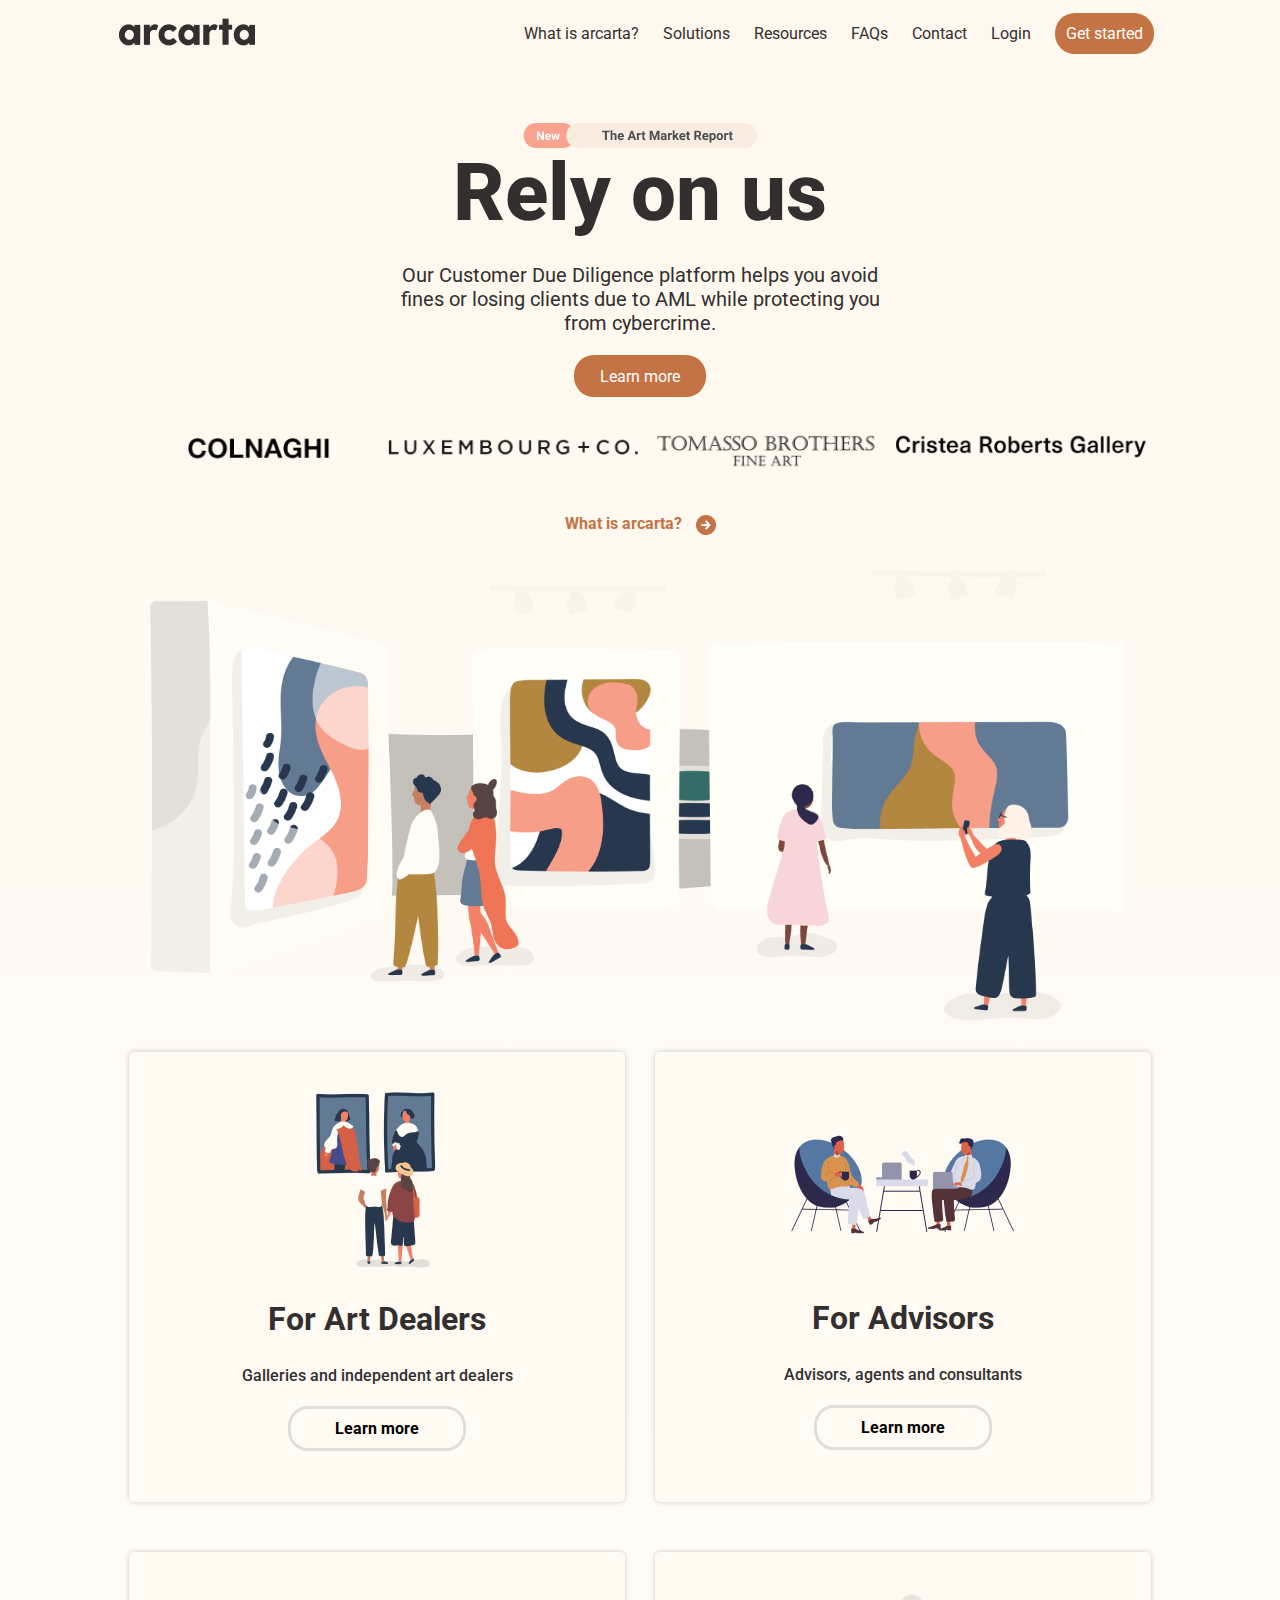
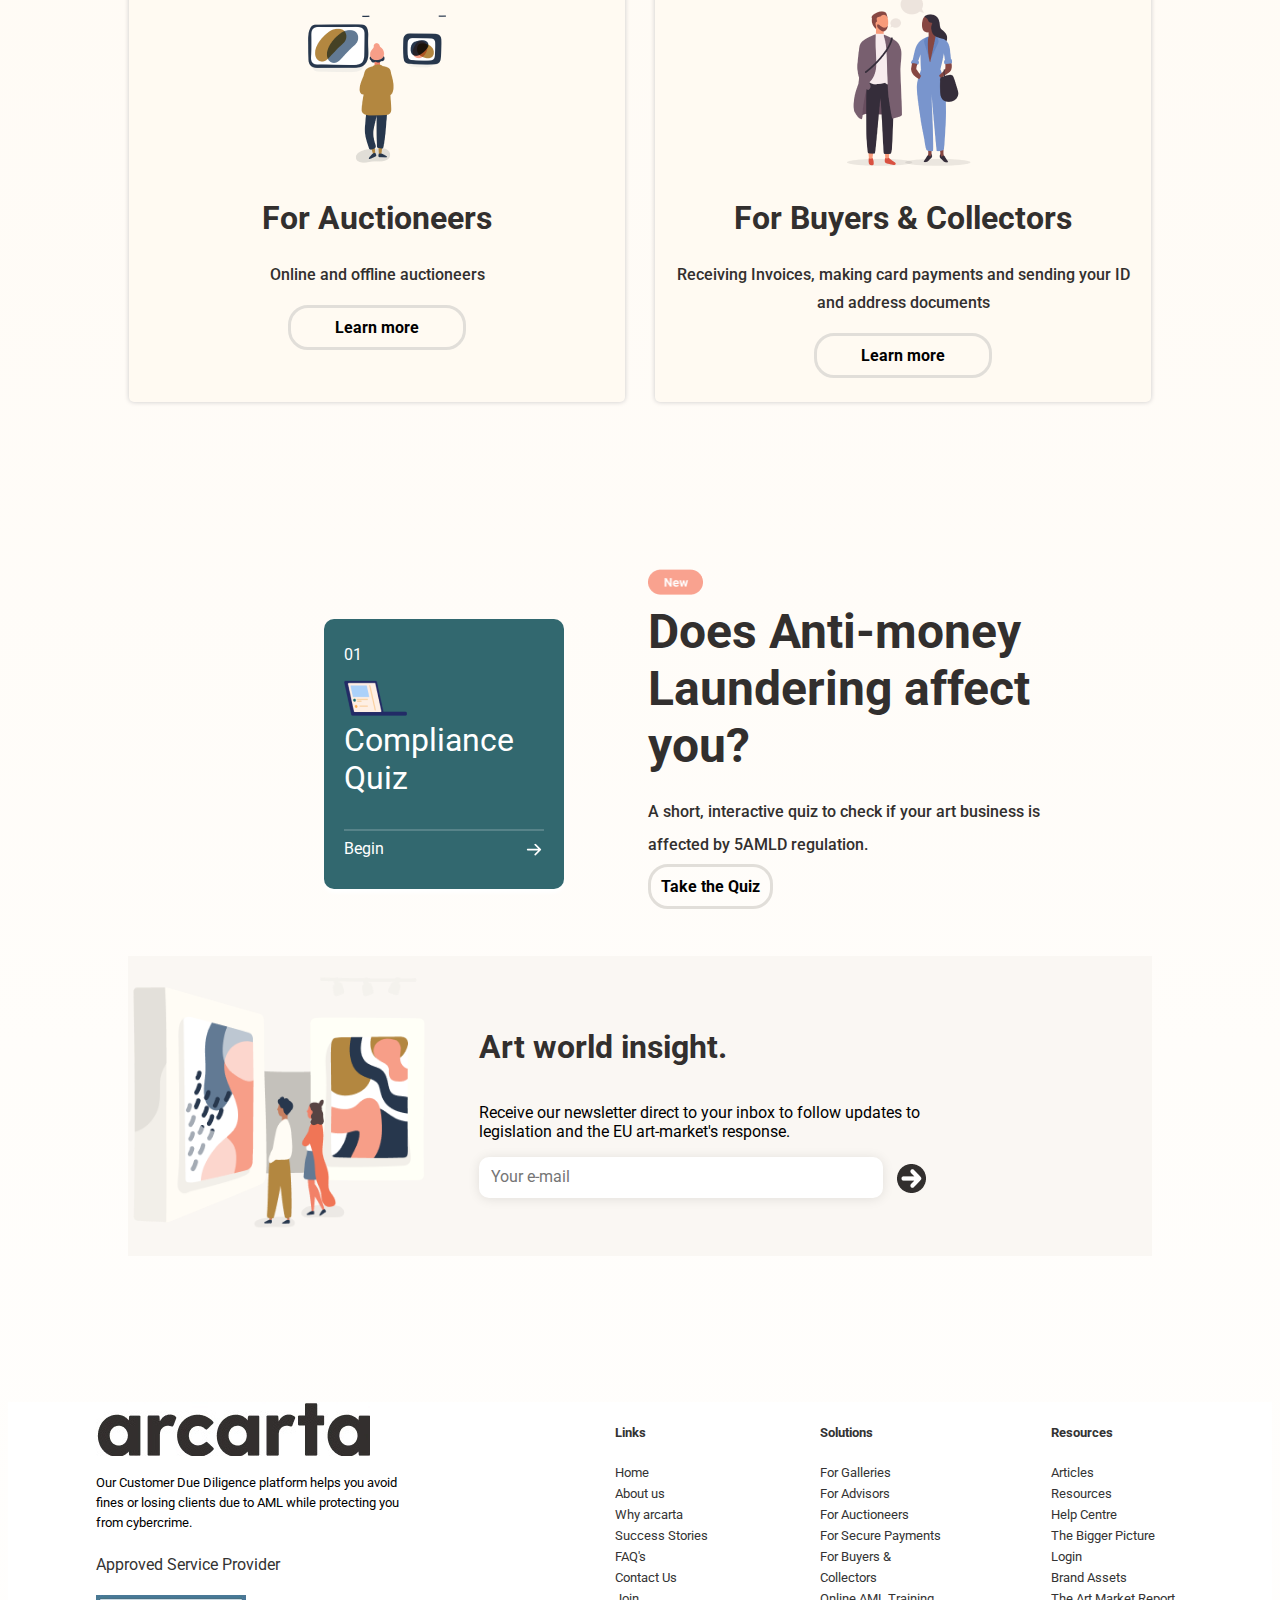
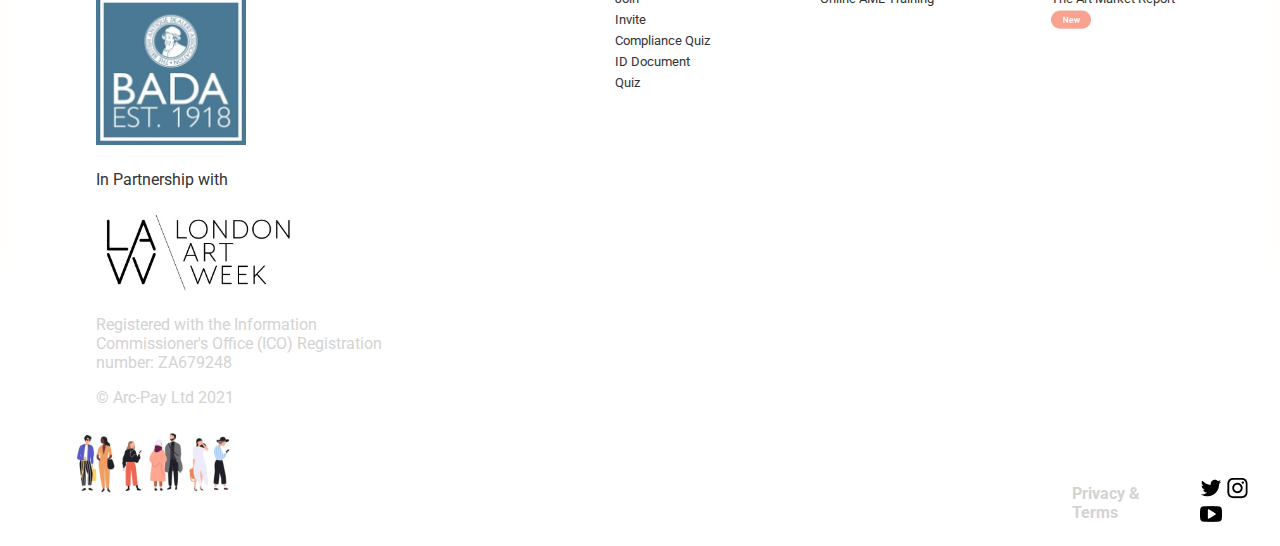
==== commit 11634ab5: "23_11" ====
--- a/index.html
+++ b/index.html
@@ -30,12 +30,12 @@
       <div class="mainpage">
         <img class="new" src="img/new.png" alt="" />
         <h1 class="rely">Rely on us</h1>
-        <div class="rely_text">
+        
           <p class="maintext">
             Our Customer Due Diligence platform helps you avoid fines or losing
             clients due to AML while protecting you from cybercrime.
           </p>
-        </div>
+       
         <!-- <button class="learn_more">
           <a href="">
             <p class="button_text">Learn more</p>
@@ -53,7 +53,7 @@
         <a href="" class="what_is_arcarta">
           <p>
             What is arcarta?
-            <img src="img/right-arrow.png" alt="" height="20" />
+            <img class="arrow" src="img/right-arrow.png" alt="" height="20" />
           </p>
         </a>
 
@@ -68,27 +68,23 @@
           <h2 class="box_text">For Art Dealers</h2>
           <p class="box_text2">Galleries and independent art dealers</p>
 
-          <form action="#">
-            <button class="box_button">Learn more</button>
-          </form>
+         
+
+          <a href="#" class="box_button">Learn more</a>
         </div>
 
         <div class="box">
           <img src="img/ppl2.png" alt="" />
           <h2 class="box_text">For Advisors</h2>
           <p class="box_text2">Advisors, agents and consultants</p>
-          <form action="#">
-            <button class="box_button">Learn more</button>
-          </form>
+          <a href="#" class="box_button">Learn more</a>
         </div>
 
         <div class="box">
           <img src="img/ppl3.png" alt="" />
           <h2 class="box_text">For Auctioneers</h2>
           <p class="box_text2">Online and offline auctioneers</p>
-          <form action="#">
-            <button class="box_button">Learn more</button>
-          </form>
+          <a href="#" class="box_button">Learn more</a>
         </div>
 
         <div class="box">
@@ -98,9 +94,7 @@
             Receiving Invoices, making card payments and sending your ID and
             address documents
           </p>
-          <form action="#">
-            <button class="box_button">Learn more</button>
-          </form>
+          <a href="#" class="box_button">Learn more</a>
         </div>
       </div>
     </section>
@@ -108,18 +102,25 @@
     <section>
       <div class="quiz_conteiner">
         <div>
-          <div class="quiz_card"></div>
+          <div class="quiz_card">
+            <p class="nullone">01</p>
+            <img src="img/PC.png" alt="" width="64">
+            <p class="Compliance">Compliance Quiz</p>
+            <hr >
+            
+            <a href="#"  class="begin_button">Begin</a>
+            <img class="white_arrow" src="img/white_arrow.png" alt="">
+          
+          </div>
         </div>
         <div class="quiz_card2">
-          <img src="img/button.jpg" alt="" width="55" />
+          <img src="img/button.png" alt="" width="55" />
           <h3 class="quiz_text_h">Does Anti-money Laundering affect you?</h3>
           <p class="quiz_text_simple">
             A short, interactive quiz to check if your art business is affected
             by 5AMLD regulation.
           </p>
-          <form action="#">
-            <button class="box_button">Take the Quiz</button>
-          </form>
+          <a href="#" class="box_button">Take the Quiz</a>
         </div>
       </div>
     </section>
@@ -211,7 +212,7 @@
             <a class="a_text" href="">Login</a> <br />
             <a class="a_text" href="">Brand Assets</a> <br />
             <a class="a_text" href="">The Art Market Report</a>
-            <img src="img/button.jpg" alt="button" width="40" />
+            <img  class="new_footer" src="img/button.png" alt="" width="40" />
           </div>
         </div>
       </div>
--- a/css/style.css
+++ b/css/style.css
@@ -22,7 +22,7 @@
 }
 li {
   font-size: 1em;
-  font-weight: bold;
+  font-weight: 400;
   line-height: 20px;
 }
 
@@ -34,15 +34,12 @@
 .get_start {
   border: 1px solid transparent; /* Параметры рамки */
   background-color: #c47344;
-  width: 100px; /* Ширина кнопки */
+  width: 130px; /* Ширина кнопки */
   height: 40px; /* Высота */
+  padding: 10px;
   border-radius: 20px;
-
-  color: white;
-}
-.get_start_text {
-  color: white;
-  font-weight: bold;
+  font-weight: 400;
+  color: white;
 }
 
 a.button {
@@ -56,7 +53,7 @@
   align-items: center;
   text-align: center;
   position: relative;
-  left: 41%;
+  margin: 0 auto;
 
   justify-content: center;
   font-size: 100;
@@ -69,17 +66,16 @@
   font-size: 5em;
   text-align: center;
   font-weight: 800;
-
+  margin-top: 1%;
+  margin-bottom: auto;
   color: var(--color_header);
   line-height: 1;
 }
 
 .rely_text {
   border: 10px black;
-
   width: 532px;
   height: 99px;
-
   margin: 0 auto;
   left: 0;
   right: 0;
@@ -89,7 +85,9 @@
   display: block;
   margin: auto;
 }
-
+ hr{
+  border: 1px solid rgba(255, 255, 255, 0.18)
+ }
 .container {
   margin: 0 auto;
   max-width: 1200px;
@@ -101,39 +99,46 @@
 
 .box {
   box-sizing: border-box;
-  box-shadow: black;
+  margin-top: 20px;
   background-color: #fffaf2;
-  box-shadow: 0 0 2px 0;
+  box-shadow: #cac9c9 0 0 5px 0;
   width: 496px;
-  height: 498px;
-
+  height: 450px;
   display: flex;
   flex-direction: column;
   align-items: center;
   border-radius: 5px;
+  padding: 20px;
 }
 
 .box_button {
   border: 3px solid #e1ded9; /* Параметры рамки */
   background-color: transparent;
   width: 152px; /* Ширина кнопки */
-  height: 48px; /* Высота */
+  text-align: center;
   border-radius: 20px;
   font-weight: normal;
   font-weight: bold;
+  padding: 10px;
+  text-decoration: none;
+  color: black;
 }
 
 .mainpage {
-  border: 1px transparent;
-  margin-top: 50px;
-  margin-left: 300px;
-  margin-right: 300px;
+  box-sizing: border-box;
+  
+ 
+  
+  margin-top: 5%;
+  margin-left: 30%;
+  margin-right: 30%;
 }
 
 .maintext {
   text-align: center;
   font-size: 20px;
   color: var(--color_header);
+  margin-top: 30px;
 }
 
 .header {
@@ -141,6 +146,11 @@
   color: var(--color_header);
   text-align: right;
   font-weight: 400;
+}
+
+.arrow {
+  margin-left: 10px;
+  
 }
 
 a {
@@ -180,21 +190,34 @@
   font-family: Roboto;
   font-style: normal;
   font-weight: bold;
-  font-size: 35px;
+  font-size: 2em;
   line-height: 1%;
 
   color: var(--color_header);
 }
 
+.box_text2 {
+  font-family: Roboto;
+  font-style: normal;
+  font-weight: 500;
+  font-size: 1em;
+  line-height: 28px;
+  text-align: center;
+  color: var(--color_header);
+}
+.blue{
+  background-image: url(img/blue_rectangle.png);
+}
 .email {
   box-shadow: 0px 1px 12px rgba(0, 0, 0, 0.1);
   border-color: transparent;
   border-radius: 10px;
   width: 380px;
   border-width: 10px;
+ 
 }
 .arrow {
-  position: absolute;
+ vertical-align: middle;
 }
 
 .article {
@@ -202,15 +225,6 @@
   font-size: 30px;
 }
 
-.box_text2 {
-  font-family: Roboto;
-  font-style: normal;
-  font-weight: 500;
-  font-size: 16px;
-  line-height: 28px;
-  text-align: center;
-  color: var(--color_header);
-}
 .maindiv {
   align-items: center;
   text-align: center;
@@ -219,39 +233,67 @@
 
 .quiz_conteiner {
   margin-top: 167px;
+  margin-left: 25%;
   display: flex;
   flex-direction: row;
   justify-content: center;
 }
 .quiz_card {
-  border: 1px transparent black;
-  box-shadow: 0 0 4px;
+  box-sizing: border-box;
+  box-shadow: 0 4px 4px;
   border-radius: 10px;
-  width: 220px;
-  height: 260px;
-  margin-left: 388px;
+  width: 240px;
+  height: 270px;
+
+ 
   background-color: #32686f;
   margin-top: 76px;
-}
-
+  color: white;
+  margin-top: 50px ;
+  padding-left: 20px;
+  padding-top: 10px;
+  padding-right:20px ;
+}
+
+.begin_button{
+  color: white;
+  text-decoration: none;
+}
 .quiz_card2 {
   margin-left: 84px;
   margin-right: 200px;
 }
 
-.logo_begin {
-}
+.white_arrow{
+  vertical-align: middle;
+  float: right;
+}
+
+.nullone{
+color:white;
+}
+
+.Compliance{
+  font-size: 2em;
+  color: white;
+  margin-top: 0%;
+  font-weight: 400;
+}
+
 
 .quiz_text_h {
   font-size: 3em;
   color: var(--color_header);
   font-weight: bolder;
+  margin-top: 1%;
+  margin-bottom: 0%;
 }
 
 .quiz_text_simple {
   color: var(--color_header);
   font-weight: 500;
   line-height: 33px;
+  margin-top: 5%;
 }
 
 .art_world_container {
@@ -260,7 +302,7 @@
   background-color: #faf7f3;
   margin-left: 120px;
   margin-right: 120px;
-  margin-top: 47px;
+  margin-top: 60px;
   margin-bottom: 146px;
 }
 
@@ -282,8 +324,9 @@
   margin-right: 200px;
 }
 
+
 .recieve {
-  /*это текст*/
+  
   font-weight: bold;
   font-size: 20px;
   color: #322f2e;
@@ -292,9 +335,9 @@
 .big_footer_conteiner {
   display: flex;
   flex-direction: row;
-  margin-right: 50px;
+  margin-right: 5%;
   align-items: stretch;
-  margin-left: 120px;
+  margin-left: 5%;
 }
 
 .footer_s {
@@ -318,10 +361,11 @@
 .footer_container {
   display: flex;
   flex-direction: row;
-  height: 500px;
+  
 }
 .div_footer {
   margin-left: 108px;
+  margin-right: auto;
 }
 .a_text {
   font-size: 13px;
@@ -332,7 +376,7 @@
 .last_footer {
   display: flex;
   flex-direction: row;
-  margin-left: 120px;
+  margin-left: 5%;
   align-items: baseline;
 }
 
@@ -345,7 +389,9 @@
 .logos {
   margin-left: 15px;
 }
-
+.new_footer{
+vertical-align: middle;
+}
 footer {
   margin-top: 60px;
   background-color: white;
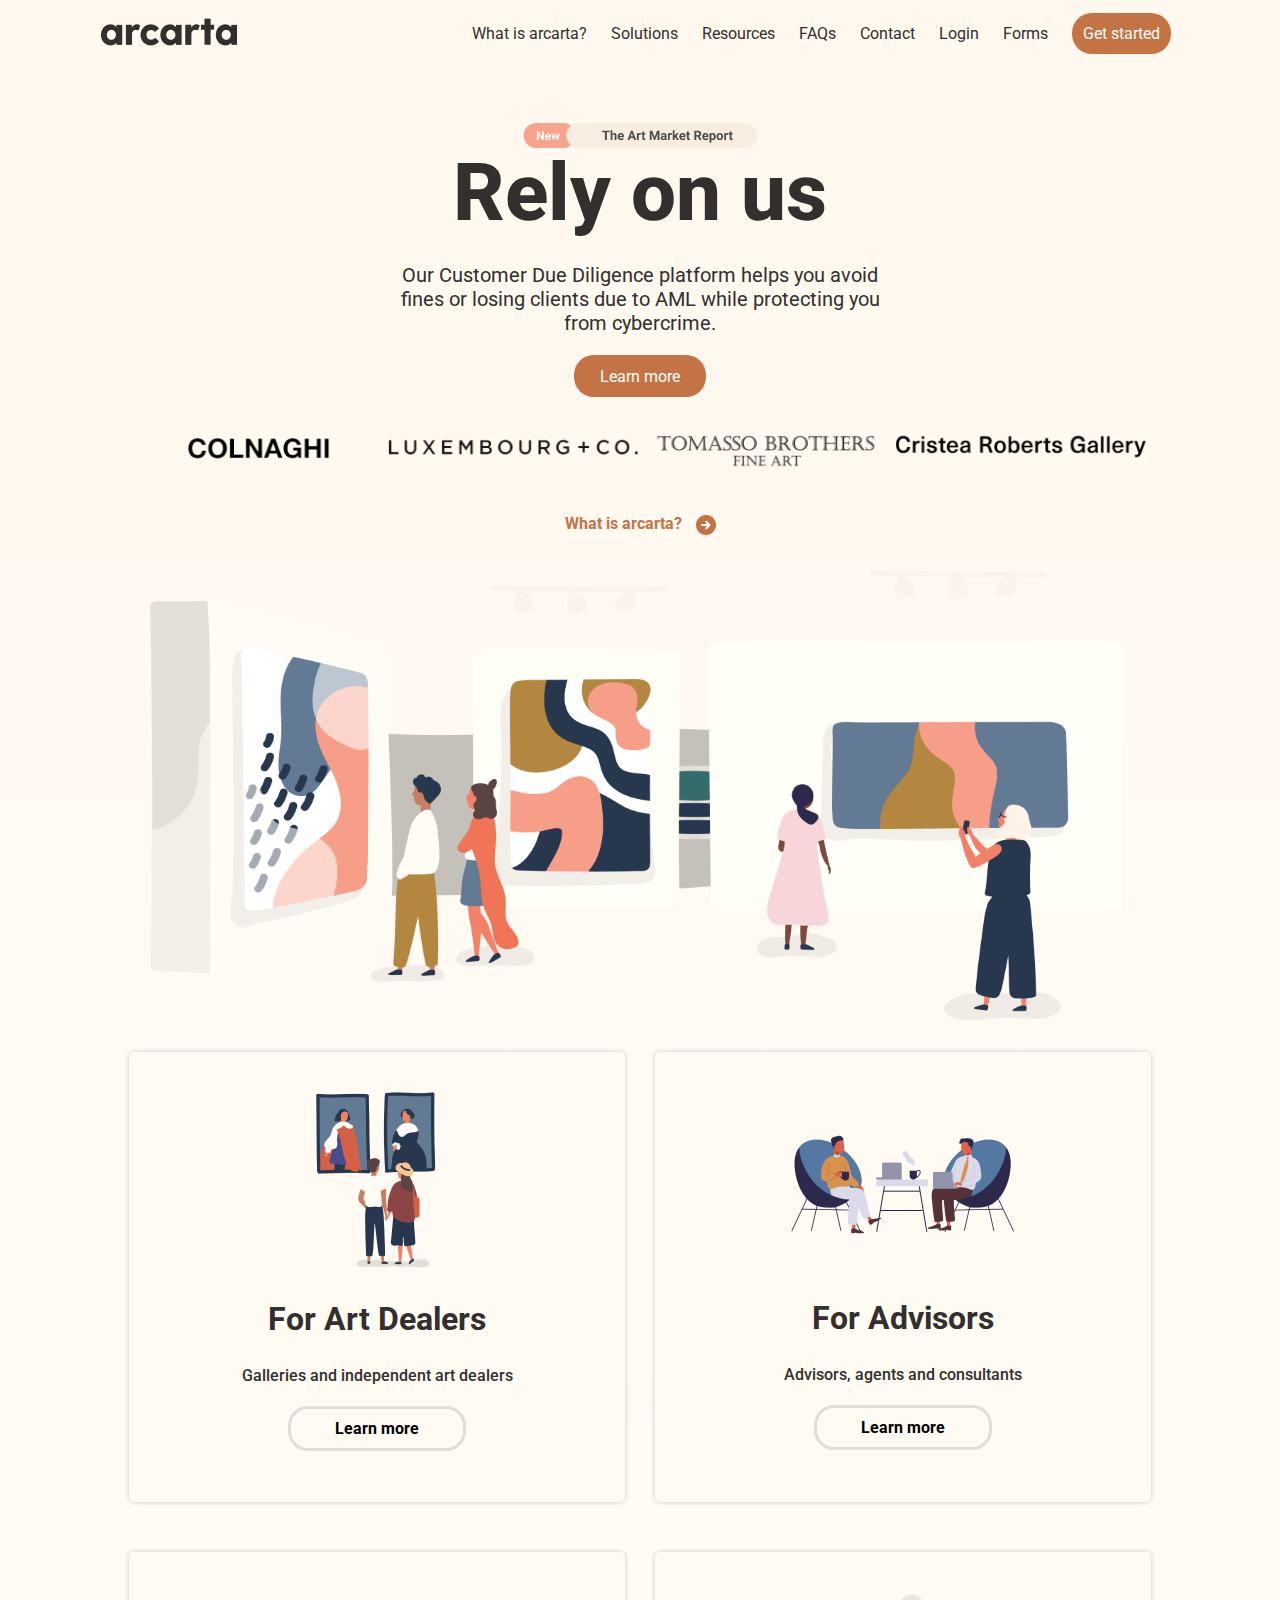
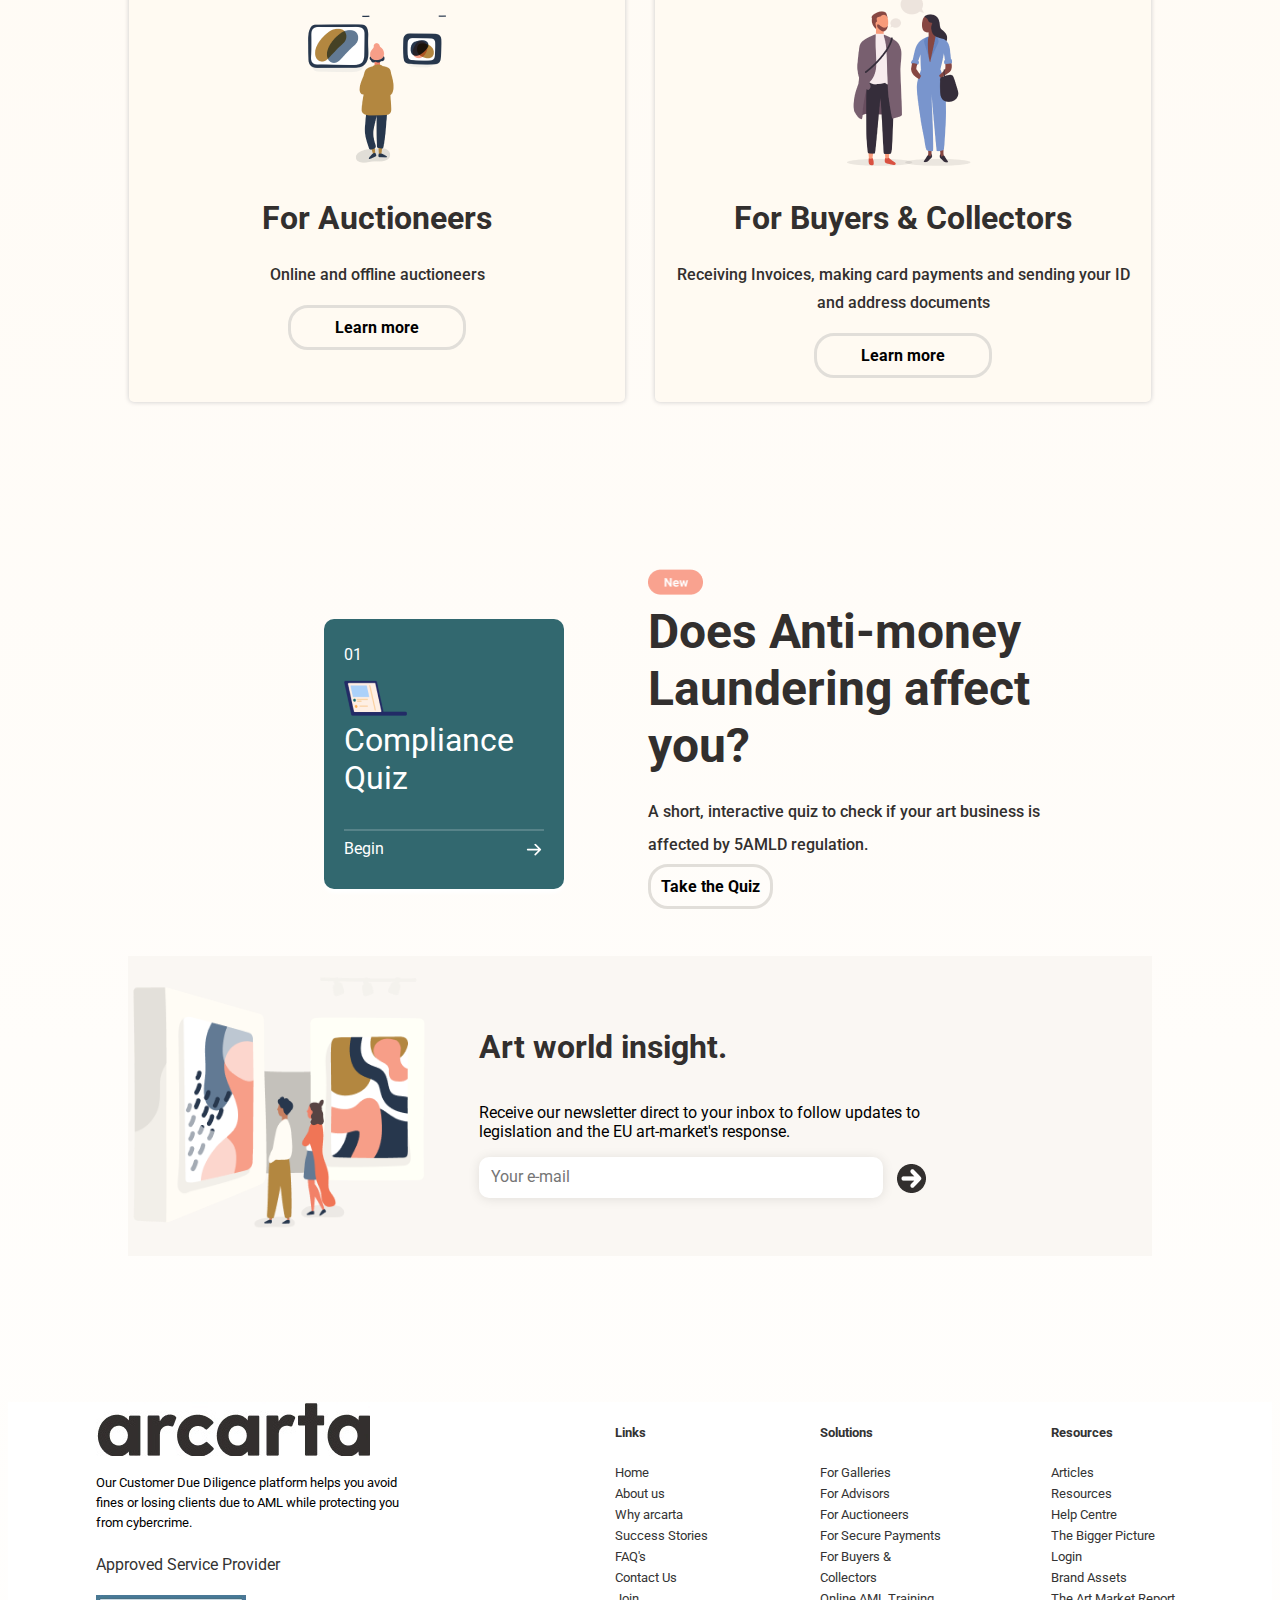
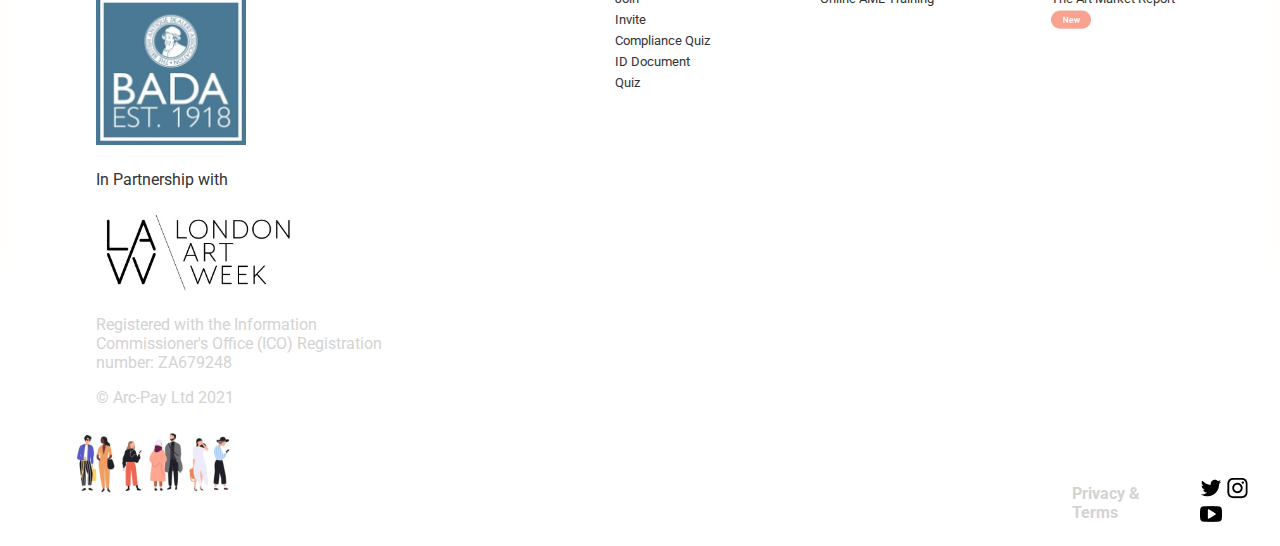
==== commit 87cdc84c: "lr7" ====
--- a/index.html
+++ b/index.html
@@ -19,6 +19,7 @@
           <li><a href="" class="header">FAQs</a></li>
           <li><a href="" class="header">Contact</a></li>
           <li><a href="" class="header">Login</a></li>
+          <li><a href="form.html" class="header">Forms</a></li>
           <li>
             <a href="#" class="get_start">Get started</a>
           </li>
@@ -106,7 +107,7 @@
             <p class="nullone">01</p>
             <img src="img/PC.png" alt="" width="64">
             <p class="Compliance">Compliance Quiz</p>
-            <hr >
+            <hr>
             
             <a href="#"  class="begin_button">Begin</a>
             <img class="white_arrow" src="img/white_arrow.png" alt="">
--- a/css/style.css
+++ b/css/style.css
@@ -25,6 +25,7 @@
   font-weight: 400;
   line-height: 20px;
 }
+
 
 .header_container {
   display: flex;
@@ -42,6 +43,9 @@
   color: white;
 }
 
+a.get_start:hover{
+  background-color:#854622 ;
+}
 a.button {
   border: 1px solid transparent; /* Параметры рамки */
   background-color: #c47344;
@@ -57,6 +61,9 @@
 
   justify-content: center;
   font-size: 100;
+}
+a.button:hover{
+  background-color:#854622 ;
 }
 .button_text {
   color: white;
@@ -124,6 +131,9 @@
   color: black;
 }
 
+a.box_button:hover{
+  background-color: #dbcece;
+}
 .mainpage {
   box-sizing: border-box;
   
@@ -396,3 +406,5 @@
   margin-top: 60px;
   background-color: white;
 }
+
+
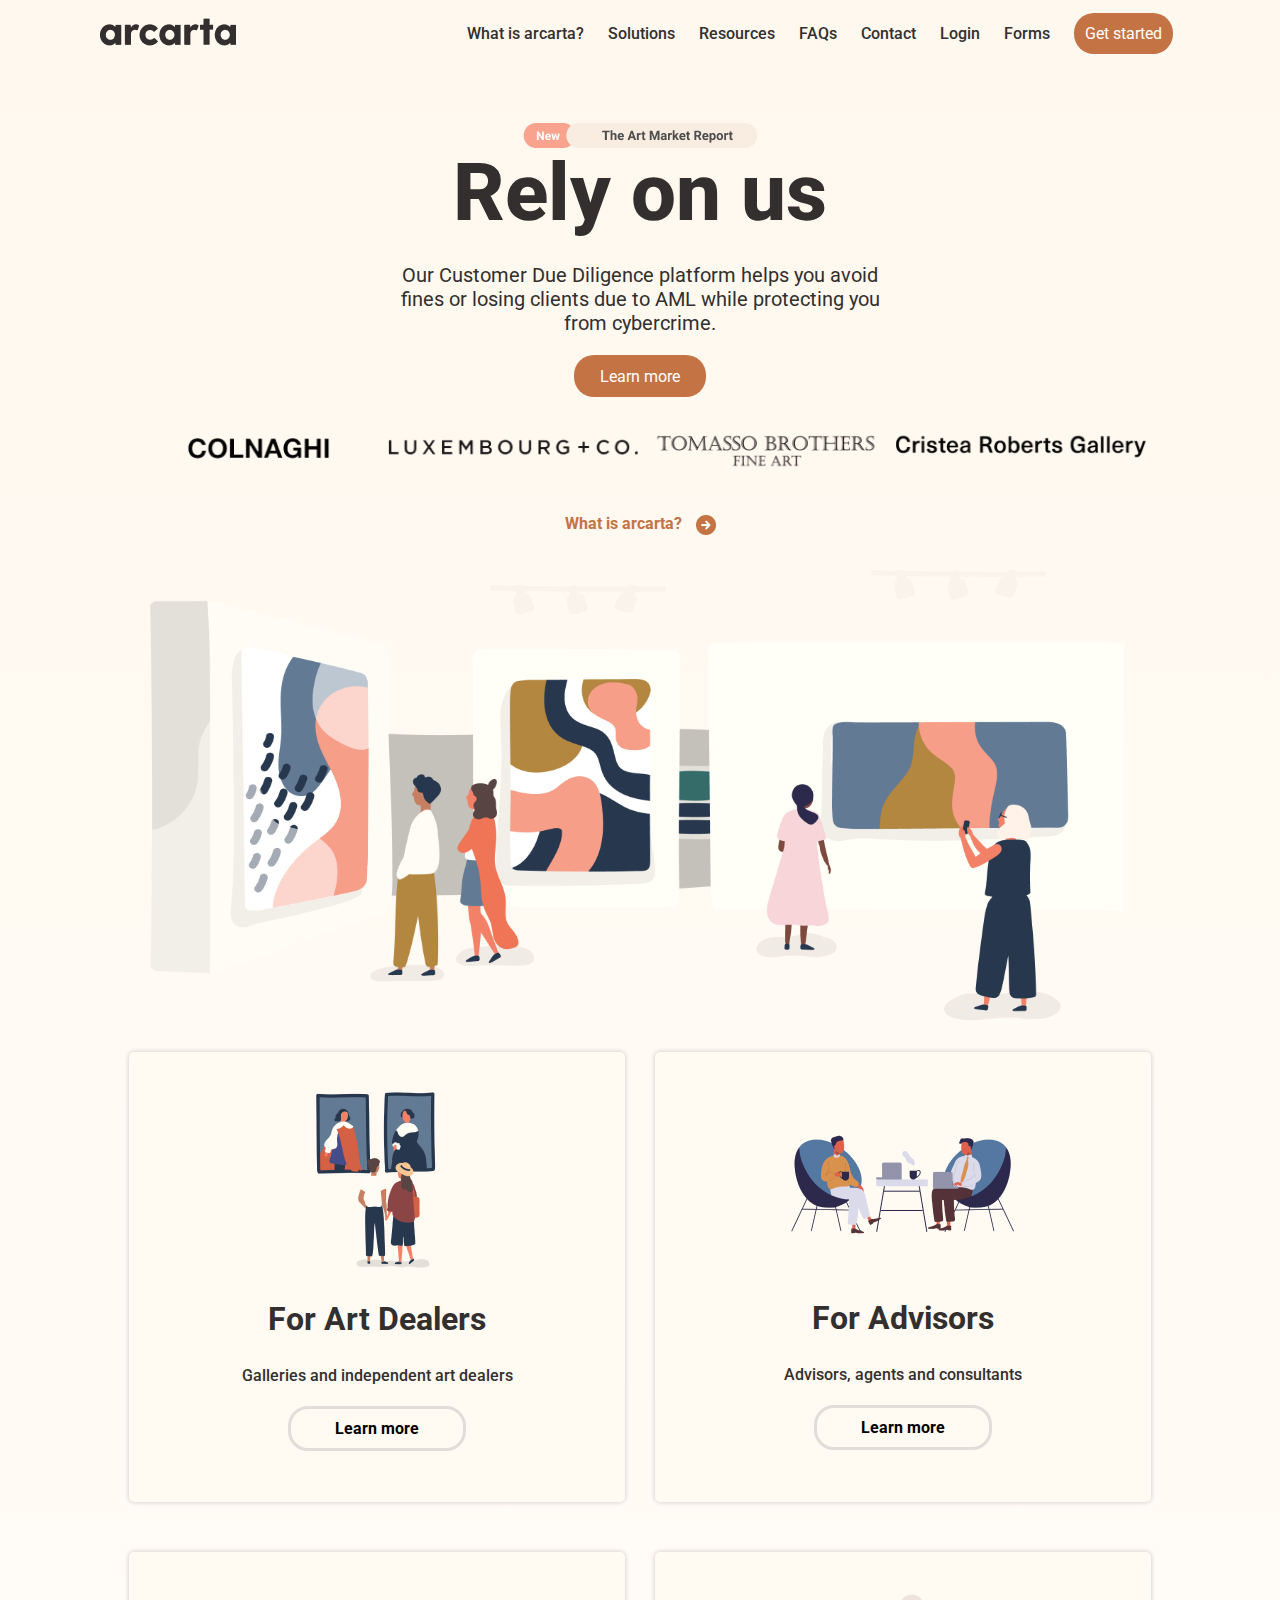
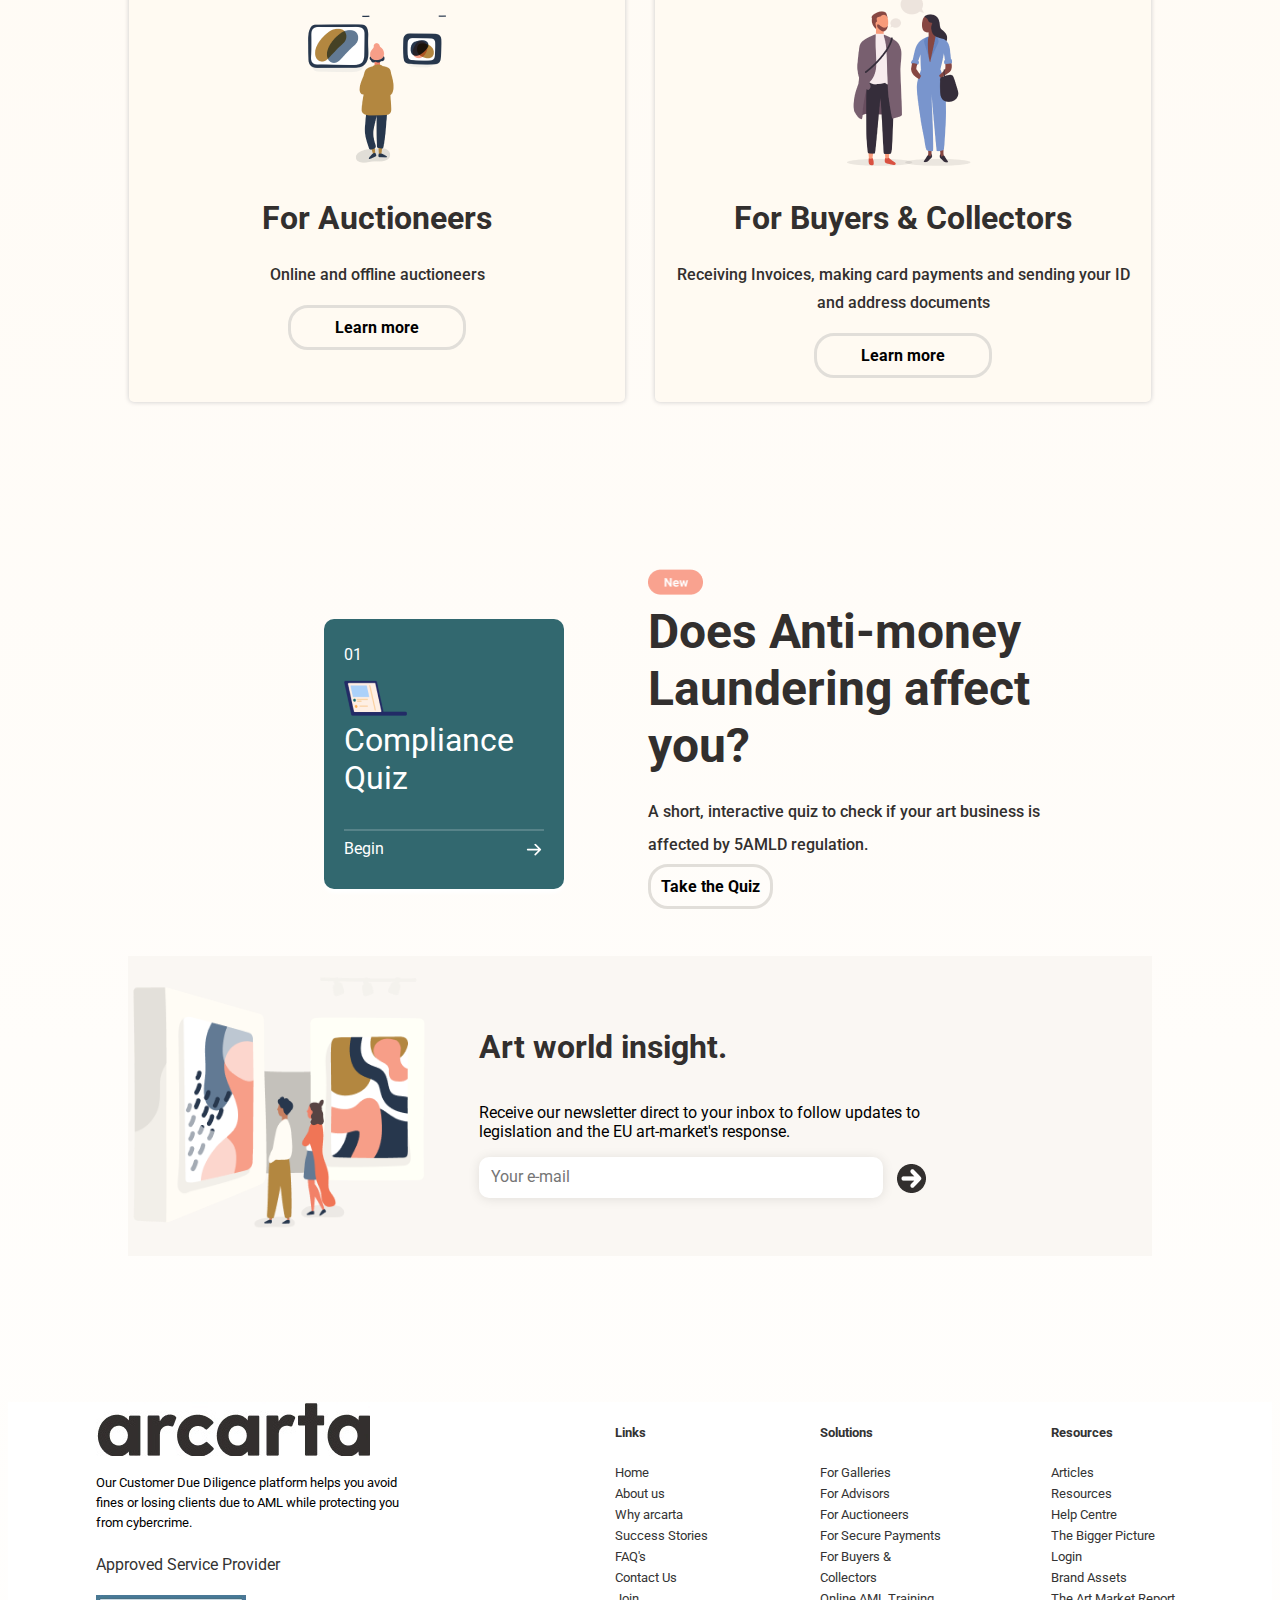
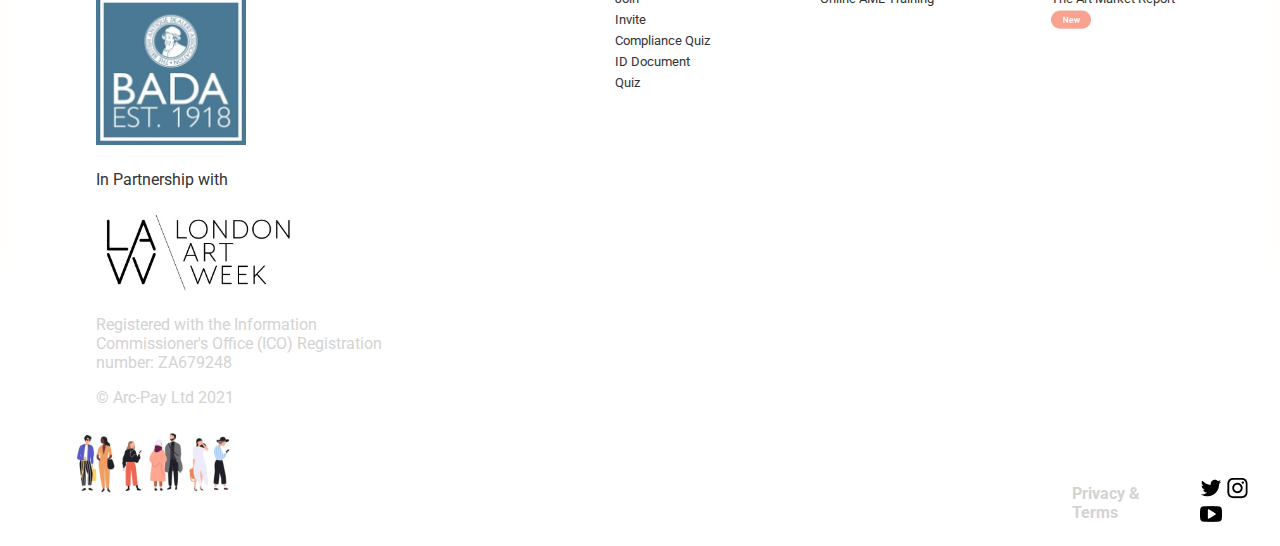
==== commit 139ff3ff: "lr7_8" ====
--- a/index.html
+++ b/index.html
@@ -7,20 +7,20 @@
     <title>arcarta</title>
   </head>
 
-  <body>
+  <body >
     <header class="header_container">
       <a href=""><img src="img/logo.png" alt="" /></a>
 
       <nav class="header">
         <ul>
-          <li><a href="" class="header">What is arcarta?</a></li>
-          <li><a href="" class="header">Solutions</a></li>
-          <li><a href="" class="header">Resources</a></li>
-          <li><a href="" class="header">FAQs</a></li>
-          <li><a href="" class="header">Contact</a></li>
-          <li><a href="" class="header">Login</a></li>
-          <li><a href="form.html" class="header">Forms</a></li>
-          <li>
+          <li class="li1"><a href="" class="header1">What is arcarta?</a></li>
+          <li class="li1"><a href="" class="header1">Solutions</a></li>
+          <li class="li1"><a href="" class="header1">Resources</a></li>
+          <li class="li1"><a href="" class="header1">FAQs</a></li>
+          <li class="li1"> <a href="" class="header1">Contact</a></li>
+          <li class="li1"><a href="" class="header1">Login</a></li>
+          <li class="li1"><a href="form.html" class="header1">Forms</a></li>
+          <li class="li1">
             <a href="#" class="get_start">Get started</a>
           </li>
         </ul>
@@ -32,7 +32,7 @@
         <img class="new" src="img/new.png" alt="" />
         <h1 class="rely">Rely on us</h1>
         
-          <p class="maintext">
+          <p class="maintext selection">
             Our Customer Due Diligence platform helps you avoid fines or losing
             clients due to AML while protecting you from cybercrime.
           </p>
@@ -233,5 +233,6 @@
         </div>
       </div>
     </footer>
+    
   </body>
 </html>
--- a/css/style.css
+++ b/css/style.css
@@ -5,7 +5,59 @@
 :root {
   --color_header: #322f2e;
   --links_color: #333333;
-}
+  --selection: #db9676e3;
+  --selection_image: #ebc2b2b7;
+}
+
+a::selection {
+  background-color: var(--selection);
+}
+body::selection {
+  background-color: var(--selection);
+}
+footer::selection {
+  background-color: var(--selection);
+}
+a::selection {
+  background-color: var(--selection);
+}
+div::selection {
+  background-color: var(--selection);
+}
+p::selection {
+  background-color: var(--selection);
+}
+h1::selection {
+  background-color: var(--selection);
+}
+h2::selection {
+  background-color: var(--selection);
+}
+h3::selection {
+  background-color: var(--selection);
+}
+h4::selection {
+  background-color: var(--selection);
+}
+h5::selection {
+  background-color: var(--selection);
+}
+img::selection {
+  background-color: var(--selection_image);
+}
+input::selection {
+  background-color: var(--selection);
+}
+br::selection {
+  background-color: var(--selection);
+}
+ul::selection {
+  background-color: var(--selection);
+}
+form::selection {
+  background-color: var(--selection);
+}
+
 h1 {
   color: var(--color_header);
 }
@@ -20,12 +72,13 @@
   background-image: linear-gradient(#fff8ee, white);
   font-family: Roboto;
 }
-li {
+.li1 {
   font-size: 1em;
   font-weight: 400;
   line-height: 20px;
-}
-
+  display: inline;
+  padding: 10px;
+}
 
 .header_container {
   display: flex;
@@ -43,8 +96,8 @@
   color: white;
 }
 
-a.get_start:hover{
-  background-color:#854622 ;
+a.get_start:hover {
+  background-color: #854622;
 }
 a.button {
   border: 1px solid transparent; /* Параметры рамки */
@@ -62,8 +115,8 @@
   justify-content: center;
   font-size: 100;
 }
-a.button:hover{
-  background-color:#854622 ;
+a.button:hover {
+  background-color: #854622;
 }
 .button_text {
   color: white;
@@ -92,9 +145,9 @@
   display: block;
   margin: auto;
 }
- hr{
-  border: 1px solid rgba(255, 255, 255, 0.18)
- }
+hr {
+  border: 1px solid rgba(255, 255, 255, 0.18);
+}
 .container {
   margin: 0 auto;
   max-width: 1200px;
@@ -131,14 +184,16 @@
   color: black;
 }
 
-a.box_button:hover{
+a.box_button:active {
+  box-shadow: 5px 5px 10px rgba(0, 0, 0, 0.438);
+}
+
+a.box_button:hover {
   background-color: #dbcece;
 }
 .mainpage {
   box-sizing: border-box;
-  
- 
-  
+
   margin-top: 5%;
   margin-left: 30%;
   margin-right: 30%;
@@ -151,25 +206,35 @@
   margin-top: 30px;
 }
 
-.header {
+.nav-list__item {
+  flex-grow: 1;
+  flex-shrink: 1;
+}
+.header1 {
   text-decoration: none;
   color: var(--color_header);
   text-align: right;
-  font-weight: 400;
-}
-
+  font-weight: 500;
+
+  padding: 0.5em 0;
+}
+
+a.header1:hover {
+  color: #ca5c1d;
+}
 .arrow {
   margin-left: 10px;
-  
 }
 
 a {
   text-decoration: none;
 }
 
-li {
-  display: inline;
-  padding: 10px;
+input.email:hover {
+  background-color: #c4f3ff4f;
+}
+input.email:focus {
+  outline: 0.15em solid #50aab68a;
 }
 
 .what_is_arcarta {
@@ -215,7 +280,7 @@
   text-align: center;
   color: var(--color_header);
 }
-.blue{
+.blue {
   background-image: url(img/blue_rectangle.png);
 }
 .email {
@@ -224,10 +289,9 @@
   border-radius: 10px;
   width: 380px;
   border-width: 10px;
- 
 }
 .arrow {
- vertical-align: middle;
+  vertical-align: middle;
 }
 
 .article {
@@ -255,17 +319,16 @@
   width: 240px;
   height: 270px;
 
- 
   background-color: #32686f;
   margin-top: 76px;
   color: white;
-  margin-top: 50px ;
+  margin-top: 50px;
   padding-left: 20px;
   padding-top: 10px;
-  padding-right:20px ;
-}
-
-.begin_button{
+  padding-right: 20px;
+}
+
+.begin_button {
   color: white;
   text-decoration: none;
 }
@@ -274,22 +337,21 @@
   margin-right: 200px;
 }
 
-.white_arrow{
+.white_arrow {
   vertical-align: middle;
   float: right;
 }
 
-.nullone{
-color:white;
-}
-
-.Compliance{
+.nullone {
+  color: white;
+}
+
+.Compliance {
   font-size: 2em;
   color: white;
   margin-top: 0%;
   font-weight: 400;
 }
-
 
 .quiz_text_h {
   font-size: 3em;
@@ -334,9 +396,7 @@
   margin-right: 200px;
 }
 
-
 .recieve {
-  
   font-weight: bold;
   font-size: 20px;
   color: #322f2e;
@@ -371,7 +431,6 @@
 .footer_container {
   display: flex;
   flex-direction: row;
-  
 }
 .div_footer {
   margin-left: 108px;
@@ -383,6 +442,9 @@
   color: var(--links_color);
 }
 
+a.a_text:hover {
+  color: var(--selection);
+}
 .last_footer {
   display: flex;
   flex-direction: row;
@@ -399,12 +461,10 @@
 .logos {
   margin-left: 15px;
 }
-.new_footer{
-vertical-align: middle;
+.new_footer {
+  vertical-align: middle;
 }
 footer {
   margin-top: 60px;
   background-color: white;
 }
-
-
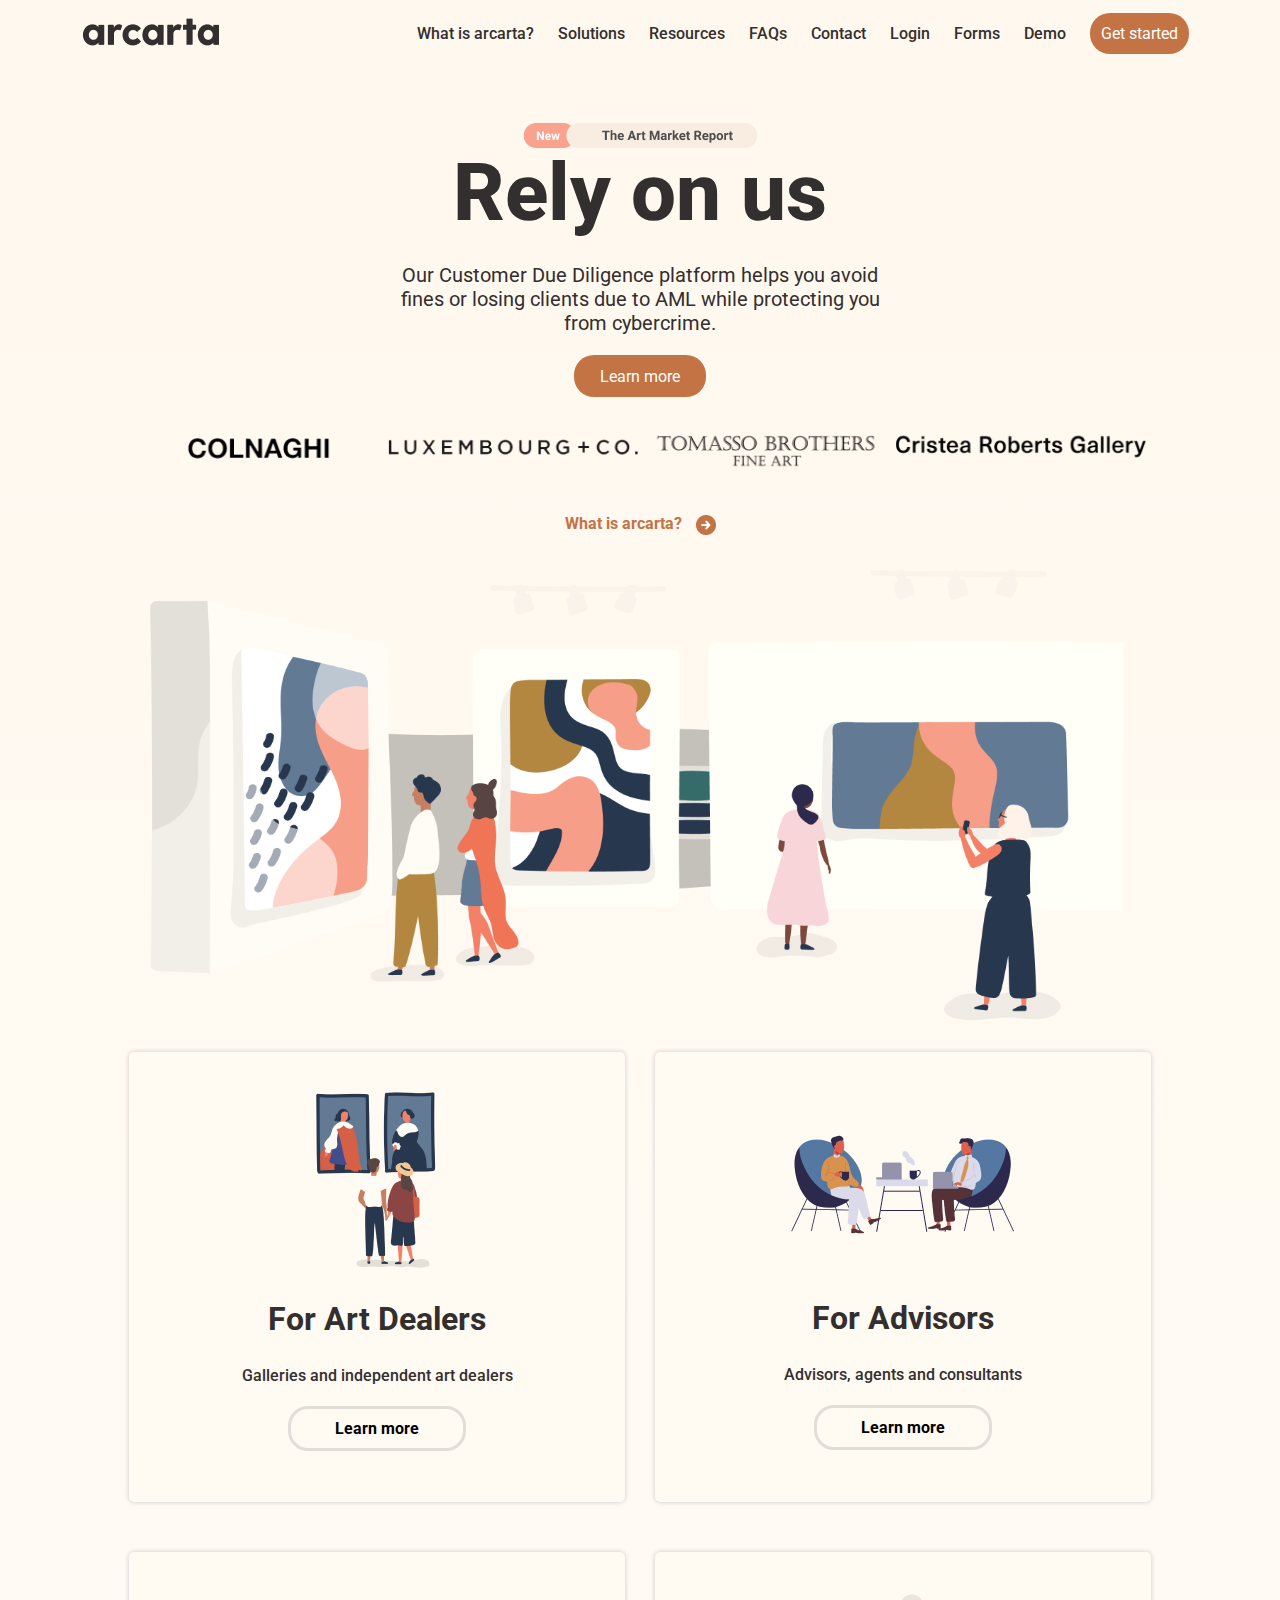
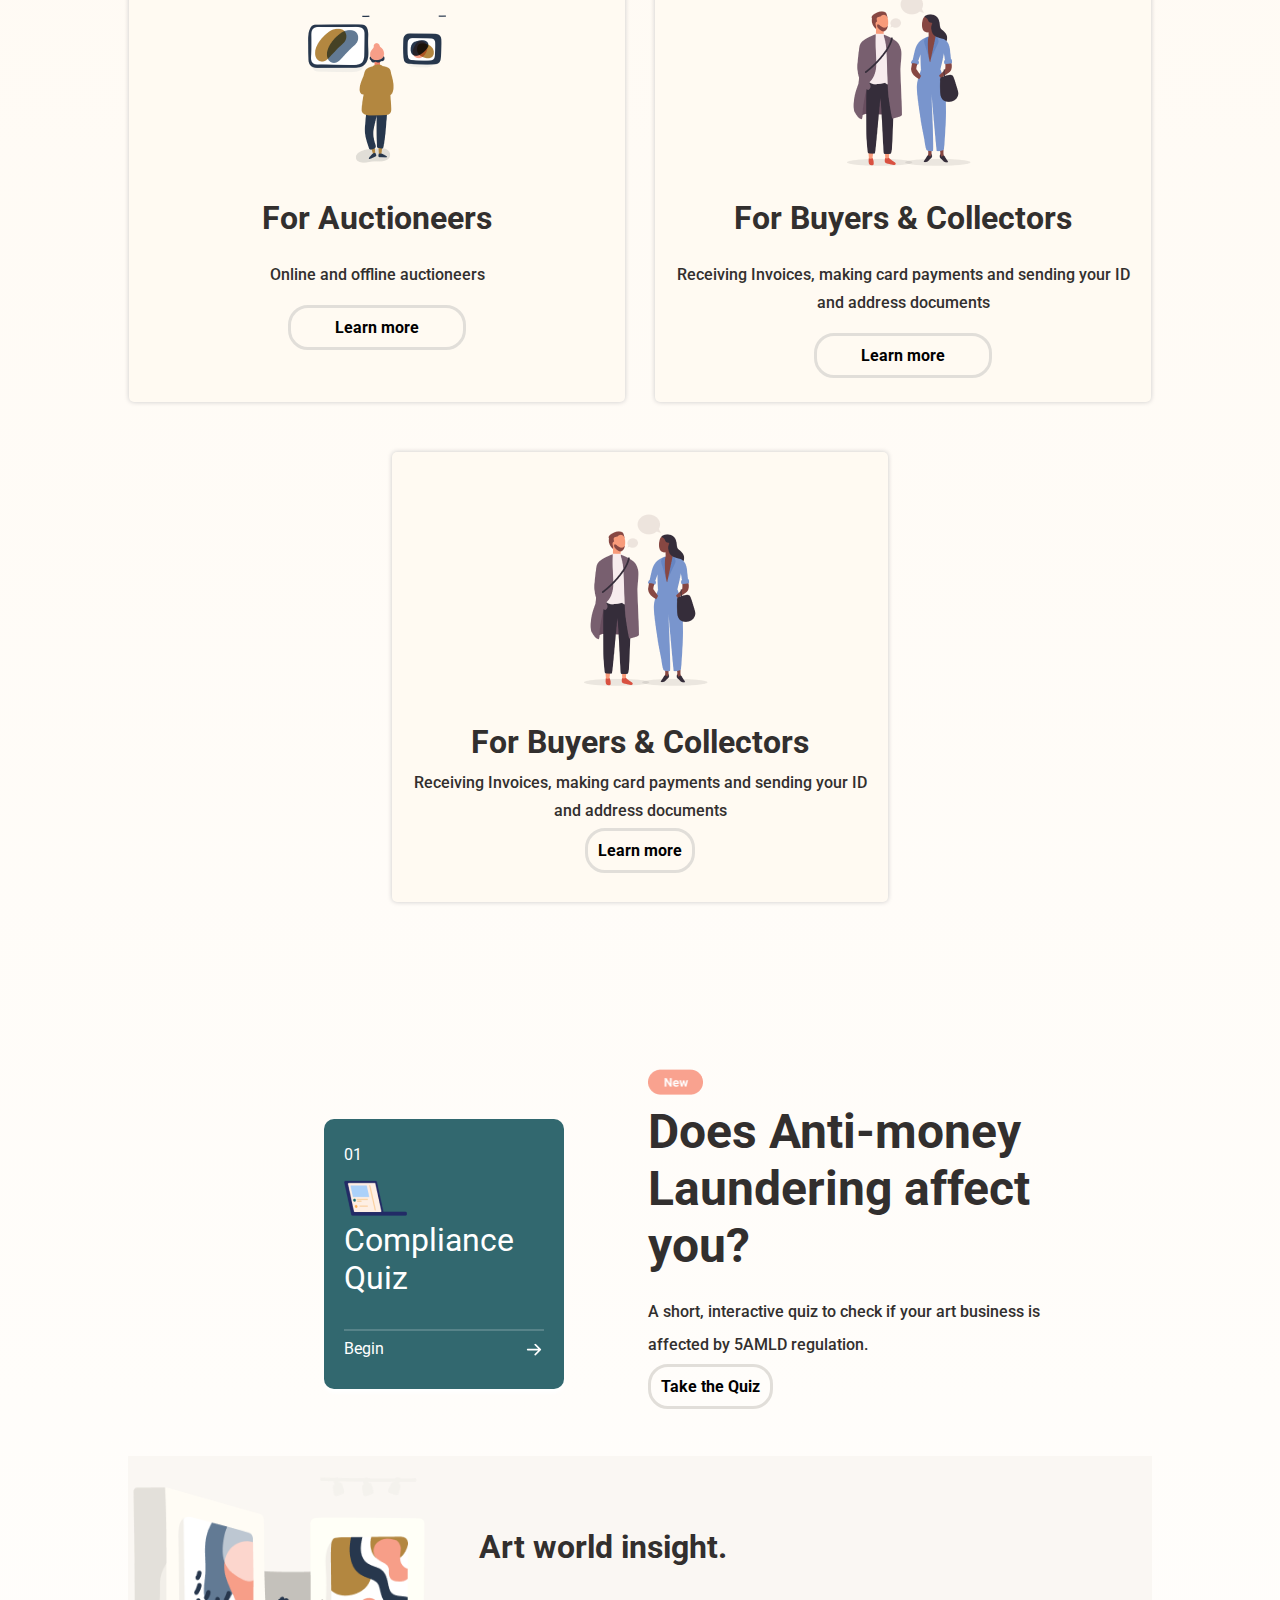
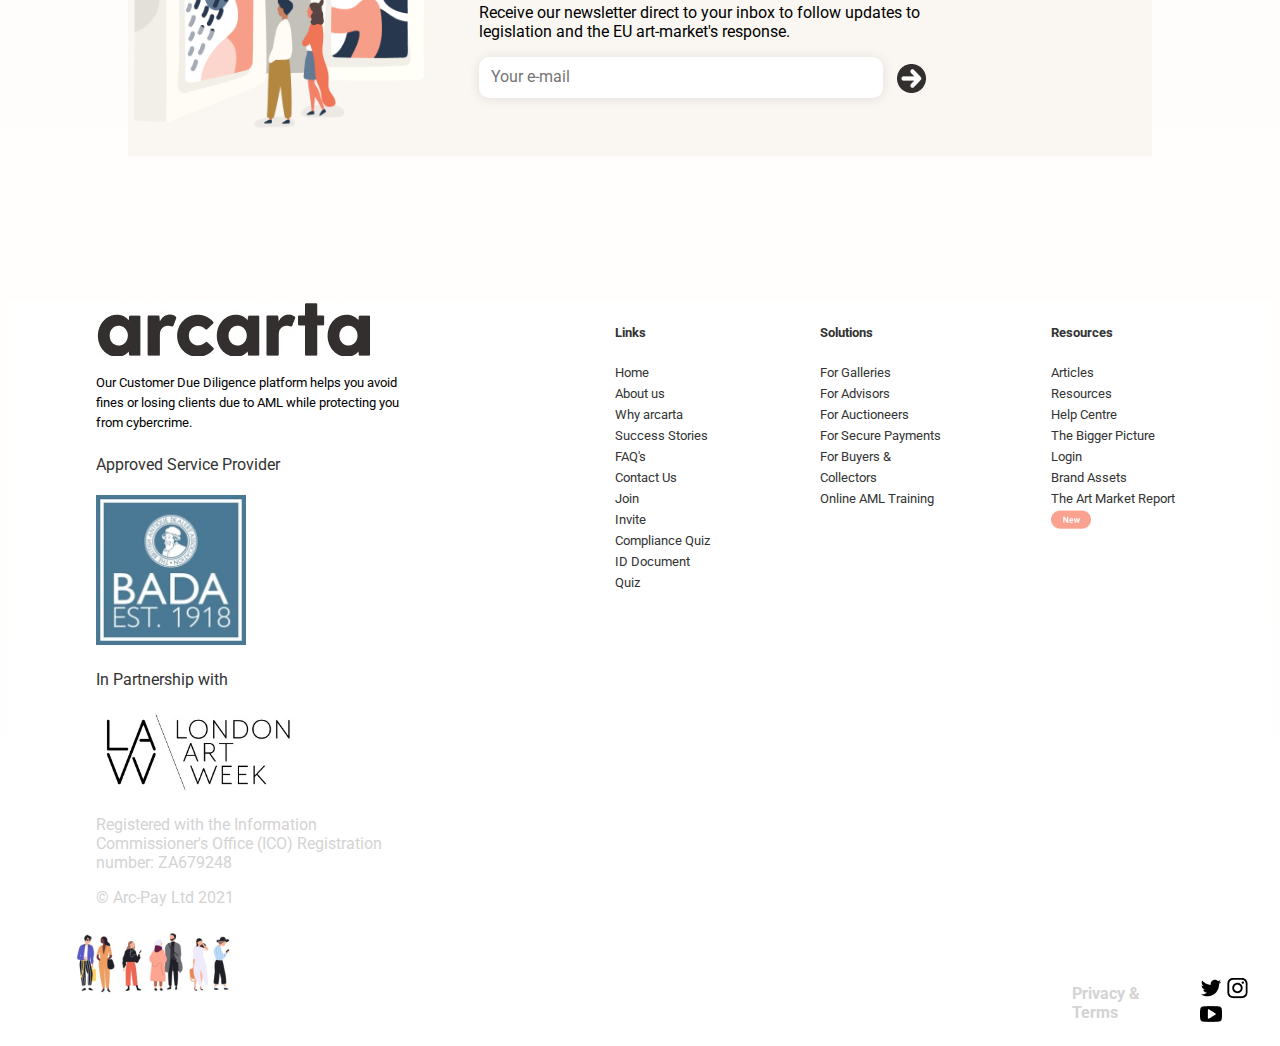
==== commit 30a4075b: "lr10" ====
--- a/index.html
+++ b/index.html
@@ -20,6 +20,7 @@
           <li class="li1"> <a href="" class="header1">Contact</a></li>
           <li class="li1"><a href="" class="header1">Login</a></li>
           <li class="li1"><a href="form.html" class="header1">Forms</a></li>
+          <li class="li1"><a href="demo.html" class="header1">Demo</a></li>
           <li class="li1">
             <a href="#" class="get_start">Get started</a>
           </li>
@@ -96,6 +97,22 @@
             address documents
           </p>
           <a href="#" class="box_button">Learn more</a>
+        </div>
+
+        <div class="box ">
+          <div class="progress">
+            <div class="color"></div>
+          </div>
+          
+         <div class="loader">
+          <img src="img/ppl4.png" alt="" />
+          <h2 class="box_text">For Buyers & Collectors</h2>
+          <p class="box_text2">
+            Receiving Invoices, making card payments and sending your ID and
+            address documents
+          </p>
+          <a href="#" class="box_button">Learn more</a>
+        </div>
         </div>
       </div>
     </section>
@@ -232,6 +249,7 @@
           <a href=""><img src="img/yt.png" alt="" /></a>
         </div>
       </div>
+      
     </footer>
     
   </body>
--- a/css/style.css
+++ b/css/style.css
@@ -1,6 +1,4 @@
-@import url("https://fonts.googleapis.com/css2?family=Roboto:wght@300&display=swap");
-@import url("https://fonts.googleapis.com/css2?family=Roboto:wght@900&display=swap");
-@import url("https://fonts.googleapis.com/css2?family=Roboto:wght@400;900&display=swap");
+@import url('https://fonts.googleapis.com/css2?family=Montserrat:ital,wght@0,300;0,500;0,600;0,800;0,900;1,300&family=Roboto:ital,wght@0,300;0,400;0,500;0,700;0,900;1,400&display=swap');
 
 :root {
   --color_header: #322f2e;
@@ -74,10 +72,18 @@
 }
 .li1 {
   font-size: 1em;
-  font-weight: 400;
+  font-weight: 300;
   line-height: 20px;
   display: inline;
   padding: 10px;
+
+  transition-property: font-size;
+  transition-duration: 0.2s;
+
+
+}
+li.li1:hover{
+  font-size:1.06em;
 }
 
 .header_container {
@@ -94,6 +100,9 @@
   border-radius: 20px;
   font-weight: 400;
   color: white;
+
+  transition-property: background-color;
+  transition-duration: 0.3s;
 }
 
 a.get_start:hover {
@@ -114,6 +123,9 @@
 
   justify-content: center;
   font-size: 100;
+
+  transition-property: background-color;
+  transition-duration: 0.3s;
 }
 a.button:hover {
   background-color: #854622;
@@ -172,9 +184,9 @@
 }
 
 .box_button {
-  border: 3px solid #e1ded9; /* Параметры рамки */
+  border: 3px solid #e1ded9; 
   background-color: transparent;
-  width: 152px; /* Ширина кнопки */
+  width: 152px;
   text-align: center;
   border-radius: 20px;
   font-weight: normal;
@@ -182,14 +194,21 @@
   padding: 10px;
   text-decoration: none;
   color: black;
-}
-
-a.box_button:active {
-  box-shadow: 5px 5px 10px rgba(0, 0, 0, 0.438);
-}
+
+transition-property: background-color;
+transition-duration: 0.3s;
+
+transition-property: box-shadow;
+transition-duration: 0.5s;
+
+}
+
+
 
 a.box_button:hover {
   background-color: #dbcece;
+  box-shadow: 5px 5px 10px rgba(0, 0, 0, 0.438);
+ 
 }
 .mainpage {
   box-sizing: border-box;
@@ -217,6 +236,10 @@
   font-weight: 500;
 
   padding: 0.5em 0;
+
+  
+  transition-property: color;
+  transition-duration: 0.3s;
 }
 
 a.header1:hover {
@@ -289,6 +312,10 @@
   border-radius: 10px;
   width: 380px;
   border-width: 10px;
+
+  transition-property: background-color;
+
+  transition-duration:0.3s ;
 }
 .arrow {
   vertical-align: middle;
@@ -440,10 +467,16 @@
   font-size: 13px;
   line-height: 20px;
   color: var(--links_color);
+
+  transition-property:color ;
+  transition-duration: 0.3s;
+
+ 
 }
 
 a.a_text:hover {
   color: var(--selection);
+ 
 }
 .last_footer {
   display: flex;
@@ -468,3 +501,64 @@
   margin-top: 60px;
   background-color: white;
 }
+.loader{
+  box-sizing: content-box;
+  margin-top: -50%;
+  color: transparent;
+  background-color: transparent;
+  
+  text-align: center;
+  opacity:1;
+  animation: loader 7s ;
+}
+  
+  @keyframes loader {
+    0%{opacity:0 ;}
+    50%{opacity: 0;}
+    100%{opacity:1;}
+  
+}
+.progress{
+  position: relative;
+  z-index: 1;
+  margin-top: 50%;
+  height: 10px;
+  width: 100%;
+  border: 5px solid #f4f261;
+  border-radius: 15px;
+  opacity: 0;
+  animation: opacity_1 4s ease-in-out;    
+}
+.progress .color{
+  
+  background-color: #ff9494;
+  width: 0px;
+  height: 10px;
+  border-radius: 15px;
+  opacity: 1;
+  animation: progres 4s  linear;    
+}
+
+@keyframes opacity_1 {
+  0% {opacity: 1;}
+  90% {opacity: 1;}
+  100%{opacity:0}
+}
+@keyframes progres{
+  0%{
+    width: 0%;
+  }
+  25%{
+      width: 50%;
+  }
+  50%{
+      width: 75%;
+  }
+  75%{
+      width: 85%;
+  }
+  100%{
+      width: 100%;
+  }
+};
+
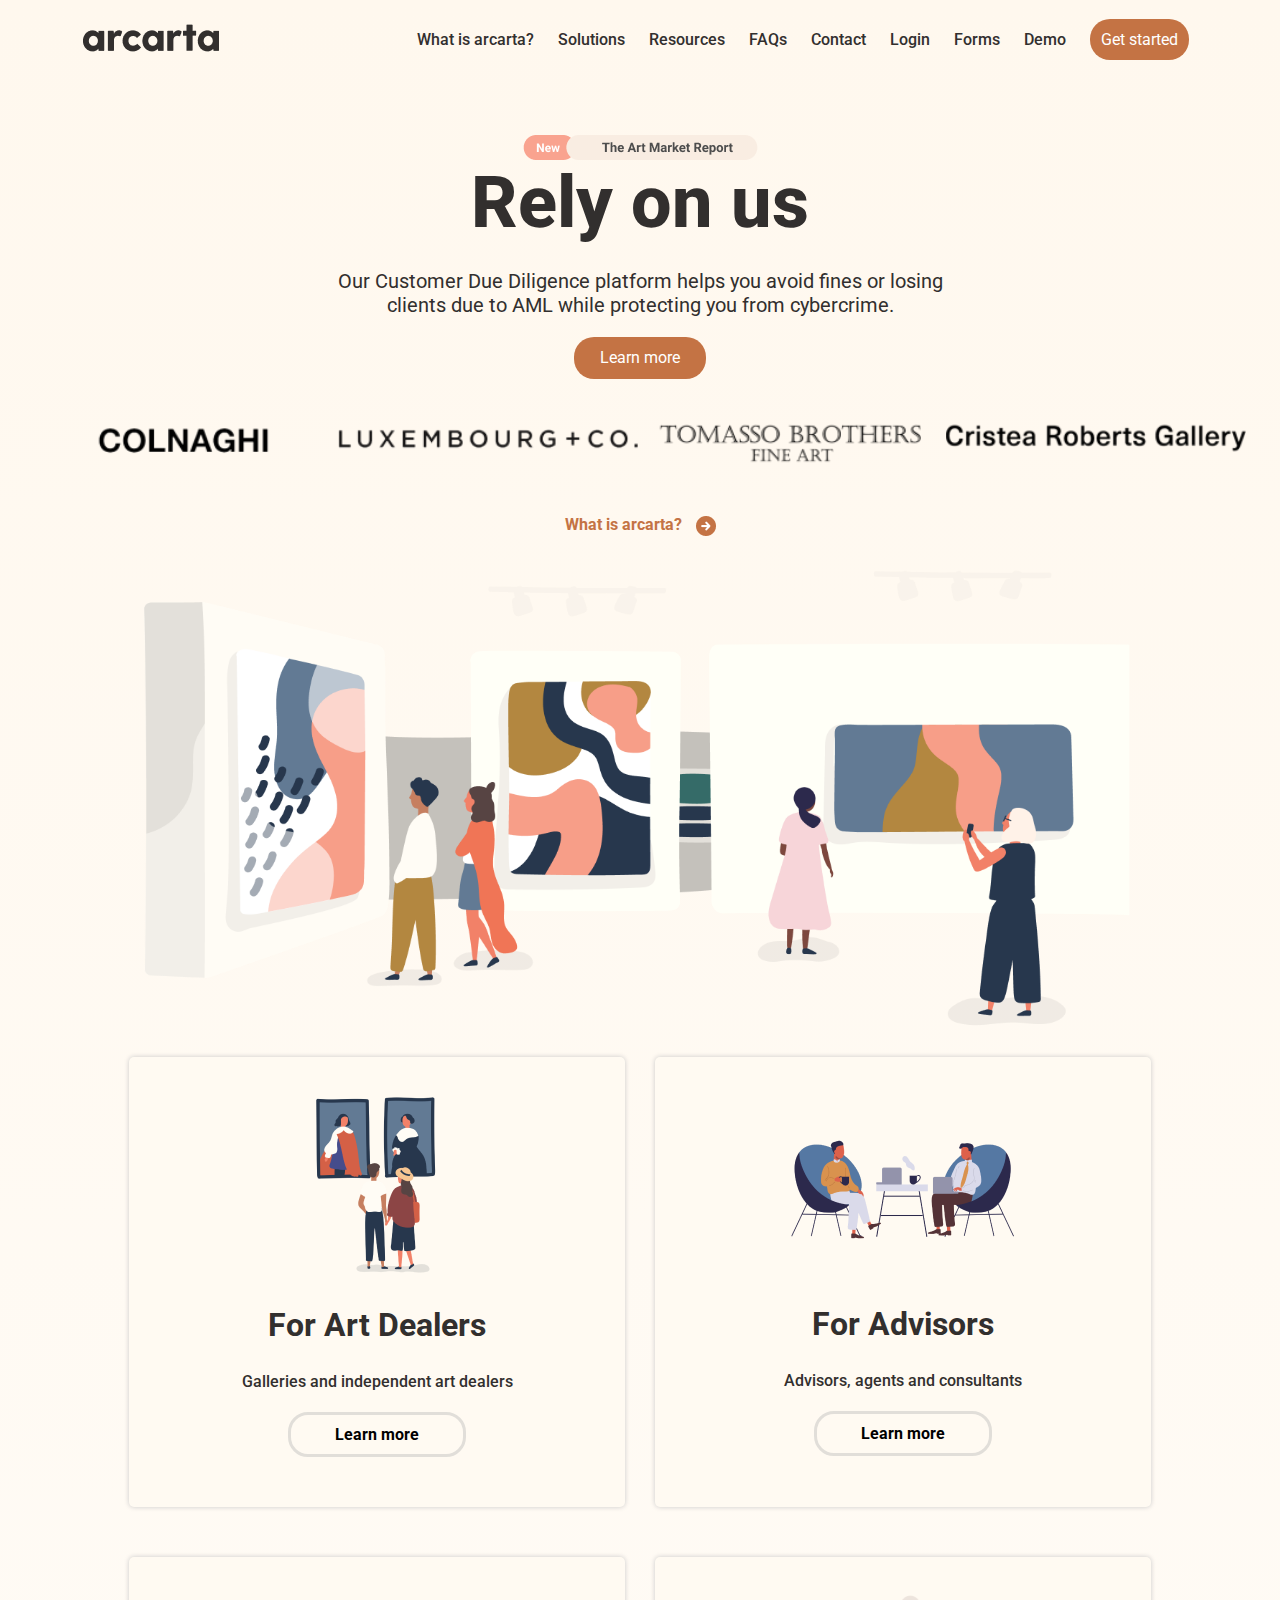
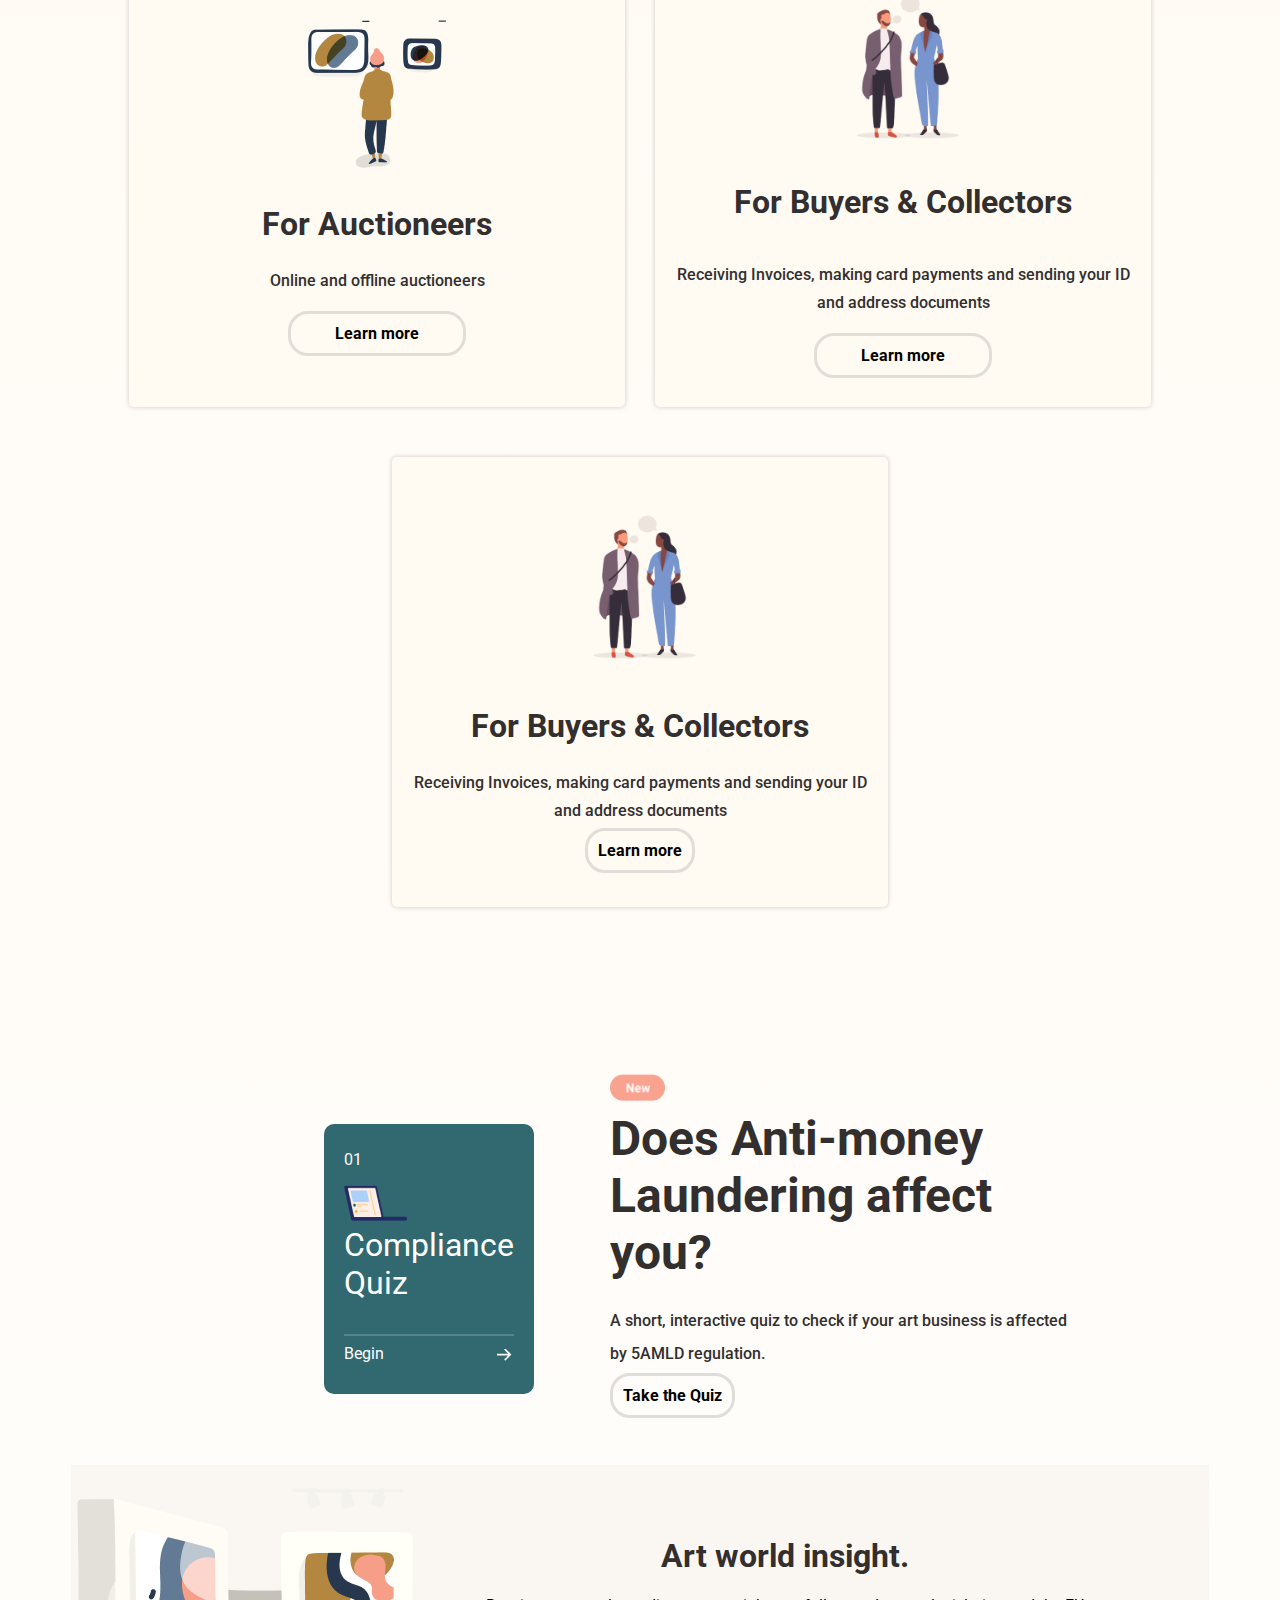
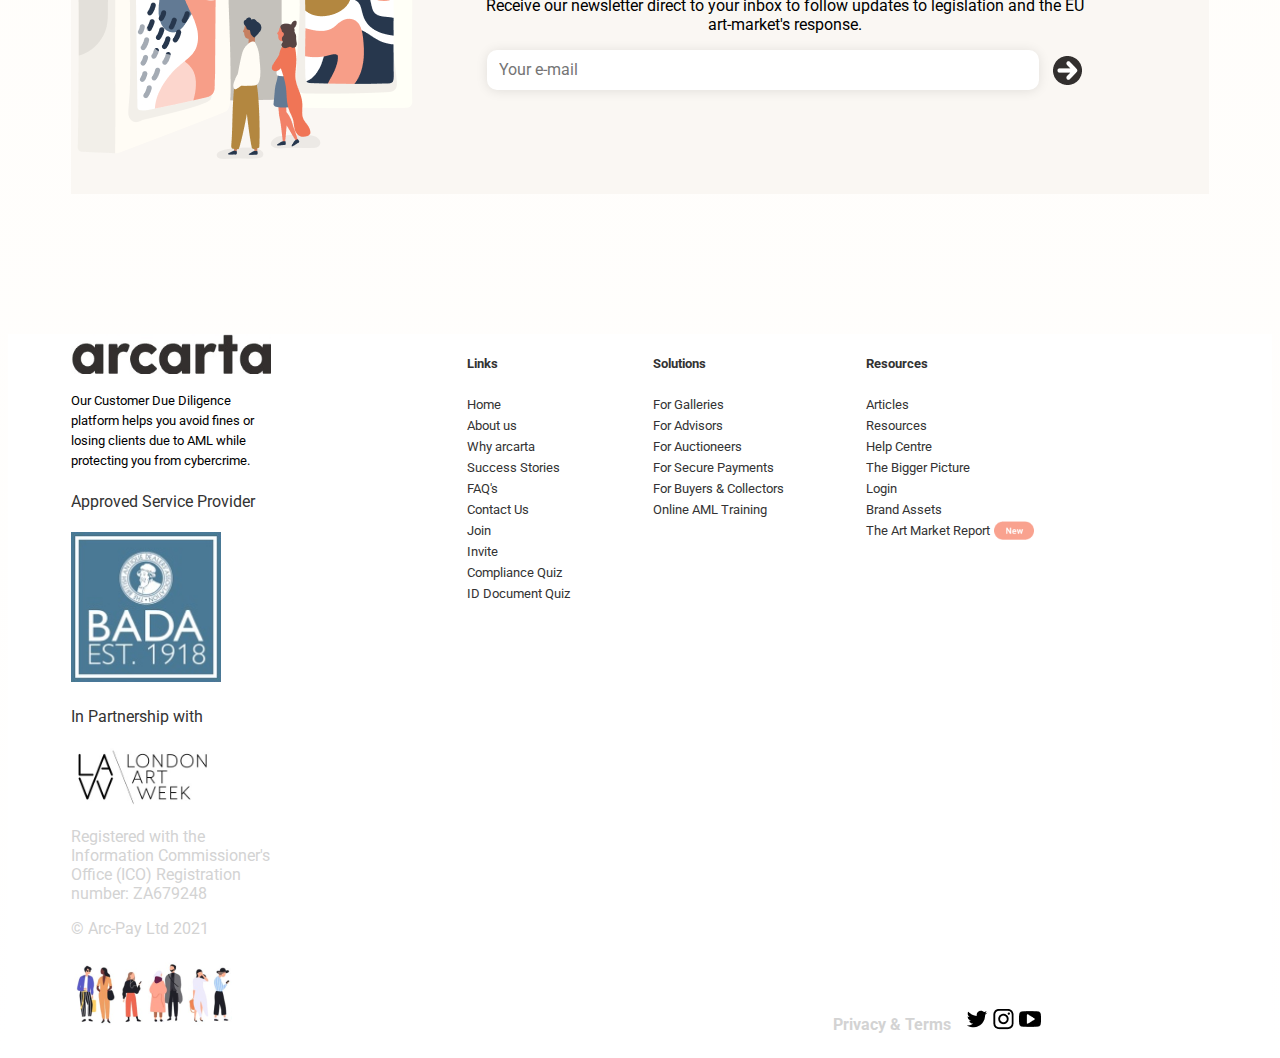
==== commit d851201f: "lr10" ====
--- a/index.html
+++ b/index.html
@@ -1,43 +1,50 @@
 <!DOCTYPE html>
 <html lang="en">
-  <head>
-    <link rel="stylesheet" type="text/css" href="css/normalize.css" />
-    <link rel="stylesheet" type="text/css" href="css/style.css" />
-    <meta charset="utf-8" />
-    <title>arcarta</title>
-  </head>
-
-  <body >
-    <header class="header_container">
-      <a href=""><img src="img/logo.png" alt="" /></a>
-
-      <nav class="header">
-        <ul>
-          <li class="li1"><a href="" class="header1">What is arcarta?</a></li>
-          <li class="li1"><a href="" class="header1">Solutions</a></li>
-          <li class="li1"><a href="" class="header1">Resources</a></li>
-          <li class="li1"><a href="" class="header1">FAQs</a></li>
-          <li class="li1"> <a href="" class="header1">Contact</a></li>
-          <li class="li1"><a href="" class="header1">Login</a></li>
-          <li class="li1"><a href="form.html" class="header1">Forms</a></li>
-          <li class="li1"><a href="demo.html" class="header1">Demo</a></li>
-          <li class="li1">
-            <a href="#" class="get_start">Get started</a>
-          </li>
-        </ul>
-      </nav>
+
+<head>
+  <link rel="stylesheet" type="text/css" href="css/normalize.css" />
+  <link rel="stylesheet" type="text/css" href="css/style.css" />
+  <meta charset="utf-8" />
+  <meta name="viewport" content="width=device-width, initial-scale=1">
+
+
+  <title>arcarta</title>
+</head>
+
+<body>
+  <div class="page_contaner">
+    <header>
+      <div class="header_container">
+        <a href=""><img src="img/logo.png" alt="" /></a>
+
+        <div class="li_list">
+          <ul>
+            <li class="li1"><a href="" class="header1">What is arcarta?</a></li>
+            <li class="li1"><a href="" class="header1">Solutions</a></li>
+            <li class="li1"><a href="" class="header1">Resources</a></li>
+            <li class="li1"><a href="" class="header1">FAQs</a></li>
+            <li class="li1"> <a href="" class="header1">Contact</a></li>
+            <li class="li1"><a href="" class="header1">Login</a></li>
+            <li class="li1"><a href="form.html" class="header1">Forms</a></li>
+            <li class="li1"><a href="demo.html" class="header1">Demo</a></li>
+            <li class="li1">
+              <a href="#" class="get_start">Get started</a>
+            </li>
+          </ul>
+        </div>
+      </div>
     </header>
 
     <section>
       <div class="mainpage">
         <img class="new" src="img/new.png" alt="" />
         <h1 class="rely">Rely on us</h1>
-        
-          <p class="maintext selection">
-            Our Customer Due Diligence platform helps you avoid fines or losing
-            clients due to AML while protecting you from cybercrime.
-          </p>
-       
+
+        <p class="maintext selection">
+          Our Customer Due Diligence platform helps you avoid fines or losing
+          clients due to AML while protecting you from cybercrime.
+        </p>
+
         <!-- <button class="learn_more">
           <a href="">
             <p class="button_text">Learn more</p>
@@ -47,10 +54,10 @@
       </div>
 
       <div class="maindiv">
-        <img src="img/logo1.png" alt="Colnaghi" width="250" />
-        <img src="img/logo2.png" alt="Luxembourg+co" width="250" />
-        <img src="img/logo3.png" alt="Tomasso Brother" width="250" />
-        <img src="img/logo4.png" alt="Cristea Roberts" width="250" />
+        <img src="img/logo1.png" alt="Colnaghi" width="300px"  />
+        <img src="img/logo2.png" alt="Luxembourg+co" width="300px"  />
+        <img src="img/logo3.png" alt="Tomasso Brother" width="300px"  />
+        <img src="img/logo4.png" alt="Cristea Roberts" width="300px"  />
 
         <a href="" class="what_is_arcarta">
           <p>
@@ -59,7 +66,7 @@
           </p>
         </a>
 
-        <img src="img/background.png" alt="" width="1000" />
+        <img src="img/background.png" alt="" width="80%" />
       </div>
     </section>
 
@@ -70,7 +77,7 @@
           <h2 class="box_text">For Art Dealers</h2>
           <p class="box_text2">Galleries and independent art dealers</p>
 
-         
+
 
           <a href="#" class="box_button">Learn more</a>
         </div>
@@ -90,8 +97,8 @@
         </div>
 
         <div class="box">
-          <img src="img/ppl4.png" alt="" />
-          <h2 class="box_text">For Buyers & Collectors</h2>
+          <img src="img/ppl4.png" alt=""  width="40%"/>
+          <h2 class="box_text_b">For Buyers & Collectors</h2>
           <p class="box_text2">
             Receiving Invoices, making card payments and sending your ID and
             address documents
@@ -103,16 +110,16 @@
           <div class="progress">
             <div class="color"></div>
           </div>
-          
-         <div class="loader">
-          <img src="img/ppl4.png" alt="" />
-          <h2 class="box_text">For Buyers & Collectors</h2>
-          <p class="box_text2">
-            Receiving Invoices, making card payments and sending your ID and
-            address documents
-          </p>
-          <a href="#" class="box_button">Learn more</a>
-        </div>
+
+          <div class="loader ">
+            <img src="img/ppl4.png" alt="" width="40%" />
+            <h2 class="box_text_b">For Buyers & Collectors</h2>
+            <p class="box_text2">
+              Receiving Invoices, making card payments and sending your ID and
+              address documents
+            </p>
+            <a href="#" class="box_button">Learn more</a>
+          </div>
         </div>
       </div>
     </section>
@@ -125,10 +132,10 @@
             <img src="img/PC.png" alt="" width="64">
             <p class="Compliance">Compliance Quiz</p>
             <hr>
-            
-            <a href="#"  class="begin_button">Begin</a>
+
+            <a href="#" class="begin_button">Begin</a>
             <img class="white_arrow" src="img/white_arrow.png" alt="">
-          
+
           </div>
         </div>
         <div class="quiz_card2">
@@ -146,13 +153,7 @@
     <section>
       <div class="art_world_container">
         <div class="art_world">
-          <img
-            class="art_image"
-            src="img/ppl5.png"
-            alt=""
-            height="300"
-            width="300"
-          />
+          <img class="art_image" src="img/ppl5.png" alt=""  />
         </div>
         <div class="art_world_text">
           <h1>Art world insight.</h1>
@@ -162,9 +163,7 @@
           </p>
           <form action="#">
             <input class="email" type="text" placeholder="Your e-mail" />
-            <a href=""
-              ><img class="arrow" src="img/email_arrow.png" alt=""
-            /></a>
+            <a href=""><img class="arrow" src="img/email_arrow.png" alt="" /></a>
           </form>
         </div>
       </div>
@@ -173,16 +172,16 @@
     <footer>
       <div class="big_footer_conteiner">
         <div class="footer_s">
-          <a href=""><img src="img/logo.jpg" alt="" /></a>
+          <a href=""><img src="img/logo.jpg" alt="" width="200px" /></a>
           <p class="footer_text">
             Our Customer Due Diligence platform helps you avoid fines or losing
             clients due to AML while protecting you from cybercrime.
           </p>
           <h4>Approved Service Provider</h4>
-          <img src="img/bada.jpg" alt="" width="150" />
+          <img src="img/bada.jpg" alt="" width="150px" />
 
           <h4>In Partnership with</h4>
-          <img src="img/law.jpg" alt="" width="200" />
+          <img src="img/law.jpg" alt="" width="140px" />
           <p class="footer_text_g">
             Registered with the Information Commissioner's Office (ICO)
             Registration number: ZA679248
@@ -230,14 +229,14 @@
             <a class="a_text" href="">Login</a> <br />
             <a class="a_text" href="">Brand Assets</a> <br />
             <a class="a_text" href="">The Art Market Report</a>
-            <img  class="new_footer" src="img/button.png" alt="" width="40" />
+            <img class="new_footer" src="img/button.png" alt="" width="40" />
           </div>
         </div>
       </div>
 
       <div class="last_footer">
         <div>
-          <img src="img/footer_people.png" alt="" />
+          <img class="people_middle" src="img/footer_people.png"  alt="" />
         </div>
 
         <div class="privacy">
@@ -249,8 +248,9 @@
           <a href=""><img src="img/yt.png" alt="" /></a>
         </div>
       </div>
-      
+
     </footer>
-    
-  </body>
-</html>
+  </div>
+</body>
+
+</html>--- a/css/style.css
+++ b/css/style.css
@@ -7,6 +7,8 @@
   --selection_image: #ebc2b2b7;
 }
 
+
+
 a::selection {
   background-color: var(--selection);
 }
@@ -69,11 +71,12 @@
 body {
   background-image: linear-gradient(#fff8ee, white);
   font-family: Roboto;
+  width: 100% auto;
 }
 .li1 {
   font-size: 1em;
   font-weight: 300;
-  line-height: 20px;
+  line-height: 2em;
   display: inline;
   padding: 10px;
 
@@ -86,11 +89,15 @@
   font-size:1.06em;
 }
 
+
 .header_container {
   display: flex;
   align-items: center;
   justify-content: space-around;
-}
+
+  width: 100%;
+}
+
 .get_start {
   border: 1px solid transparent; /* Параметры рамки */
   background-color: #c47344;
@@ -101,6 +108,9 @@
   font-weight: 400;
   color: white;
 
+  white-space: nowrap;
+
+
   transition-property: background-color;
   transition-duration: 0.3s;
 }
@@ -134,14 +144,21 @@
   color: white;
   font-weight: bold;
 }
+
+.page_contaner{
+  margin: 0 auto;
+  max-width: 2560px;
+}
 .rely {
-  font-size: 5em;
+  font-size: 4.5em;
   text-align: center;
   font-weight: 800;
   margin-top: 1%;
   margin-bottom: auto;
   color: var(--color_header);
   line-height: 1;
+
+  
 }
 
 .rely_text {
@@ -204,7 +221,6 @@
 }
 
 
-
 a.box_button:hover {
   background-color: #dbcece;
   box-shadow: 5px 5px 10px rgba(0, 0, 0, 0.438);
@@ -214,8 +230,8 @@
   box-sizing: border-box;
 
   margin-top: 5%;
-  margin-left: 30%;
-  margin-right: 30%;
+  margin-left: 25%;
+  margin-right: 25%;
 }
 
 .maintext {
@@ -294,6 +310,16 @@
   color: var(--color_header);
 }
 
+.box_text_b {
+  font-family: Roboto;
+  font-style: normal;
+  font-weight: bold;
+  font-size: 2em;
+  line-height: 1em;
+text-align: center;
+  color: var(--color_header);
+}
+
 .box_text2 {
   font-family: Roboto;
   font-style: normal;
@@ -306,19 +332,24 @@
 .blue {
   background-image: url(img/blue_rectangle.png);
 }
+
+
 .email {
   box-shadow: 0px 1px 12px rgba(0, 0, 0, 0.1);
   border-color: transparent;
   border-radius: 10px;
-  width: 380px;
+  width:85%;
   border-width: 10px;
-
+margin-bottom: 10%;
   transition-property: background-color;
-
+  display: inline;
   transition-duration:0.3s ;
 }
 .arrow {
   vertical-align: middle;
+  clear: right;
+  position: relative;
+  align-self: flex-end;
 }
 
 .article {
@@ -338,13 +369,15 @@
   display: flex;
   flex-direction: row;
   justify-content: center;
+  
 }
 .quiz_card {
   box-sizing: border-box;
   box-shadow: 0 4px 4px;
   border-radius: 10px;
-  width: 240px;
-  height: 270px;
+  width: 100%;
+  height:270px;
+
 
   background-color: #32686f;
   margin-top: 76px;
@@ -355,13 +388,15 @@
   padding-right: 20px;
 }
 
+
+
 .begin_button {
   color: white;
   text-decoration: none;
 }
 .quiz_card2 {
-  margin-left: 84px;
-  margin-right: 200px;
+  margin-left: 8%;
+  margin-right: 20%;
 }
 
 .white_arrow {
@@ -399,28 +434,29 @@
   display: flex;
   justify-content: center;
   background-color: #faf7f3;
-  margin-left: 120px;
-  margin-right: 120px;
+  margin-left: 5%;
+  margin-right: 5%;
   margin-top: 60px;
-  margin-bottom: 146px;
+  margin-bottom: 140px;
 }
 
 .art_world {
-  display: flex;
+  
   background-color: #faf7f3;
-  border: 10px transparent;
-  flex-direction: row;
+  text-align: center;
+  
 }
 
 .art_world_text {
   box-sizing: border-box;
-  display: flex;
+  text-align: center;
   flex-direction: row;
+  justify-content: center;
   flex-direction: column;
-  width: 550px;
+ margin-right: 10%;
   margin-top: 50px;
-  margin-left: 51px;
-  margin-right: 200px;
+  margin-left: 5%;
+  
 }
 
 .recieve {
@@ -435,15 +471,19 @@
   margin-right: 5%;
   align-items: stretch;
   margin-left: 5%;
-}
+  width: auto;
+
+
+}
+
 
 .footer_s {
   box-sizing: border-box;
-  margin-left: 25px;
-  margin-right: 82px;
+  width:50px;
+  margin-right: 10%;
 
   background-color: white;
-  width: 340px;
+  width: 35%;
 }
 
 .footer_text {
@@ -458,11 +498,18 @@
 .footer_container {
   display: flex;
   flex-direction: row;
-}
+  width: 200%;
+
+}
+
+
 .div_footer {
-  margin-left: 108px;
-  margin-right: auto;
-}
+ margin-left: 10%;
+  
+}
+
+
+
 .a_text {
   font-size: 13px;
   line-height: 20px;
@@ -482,11 +529,15 @@
   display: flex;
   flex-direction: row;
   margin-left: 5%;
+ 
   align-items: baseline;
+  
 }
 
 .privacy {
-  margin-left: 840px;
+ width: auto;
+  margin-left: 50%;
+  margin-right: 0%;
   color: #d3d3d3;
   font-weight: bolder;
 }
@@ -500,6 +551,7 @@
 footer {
   margin-top: 60px;
   background-color: white;
+ width:100% auto;
 }
 .loader{
   box-sizing: content-box;
@@ -560,5 +612,57 @@
   100%{
       width: 100%;
   }
-};
-
+}
+
+@media (max-width: 720px) {
+  .big_footer_conteiner{
+  flex-direction: column;
+  margin-bottom: 10px;
+  
+  }
+
+  .footer_s{
+    margin-left: 30%;
+    order:1 ;
+    margin-top: 40px;
+    
+  }
+
+  .footer_container{
+  
+  width: 100%;
+  }
+
+  .a_text{
+    font-size: 70%;
+   
+  }
+
+  .people_middle{
+    width: 200%;
+  }
+}
+
+@media (max-width:600px) {
+  .quiz_conteiner{
+    flex-direction: column;
+
+  }
+  .quiz_card{
+    width:240px;
+    
+  }
+  .quiz_card2{
+    order: -1;
+  }
+  .quiz_text_h{
+    font-size: 2em;
+  }
+}
+
+@media (max-width:600px) {
+  .art_world_container{
+    flex-direction: column;
+  }
+  
+}
